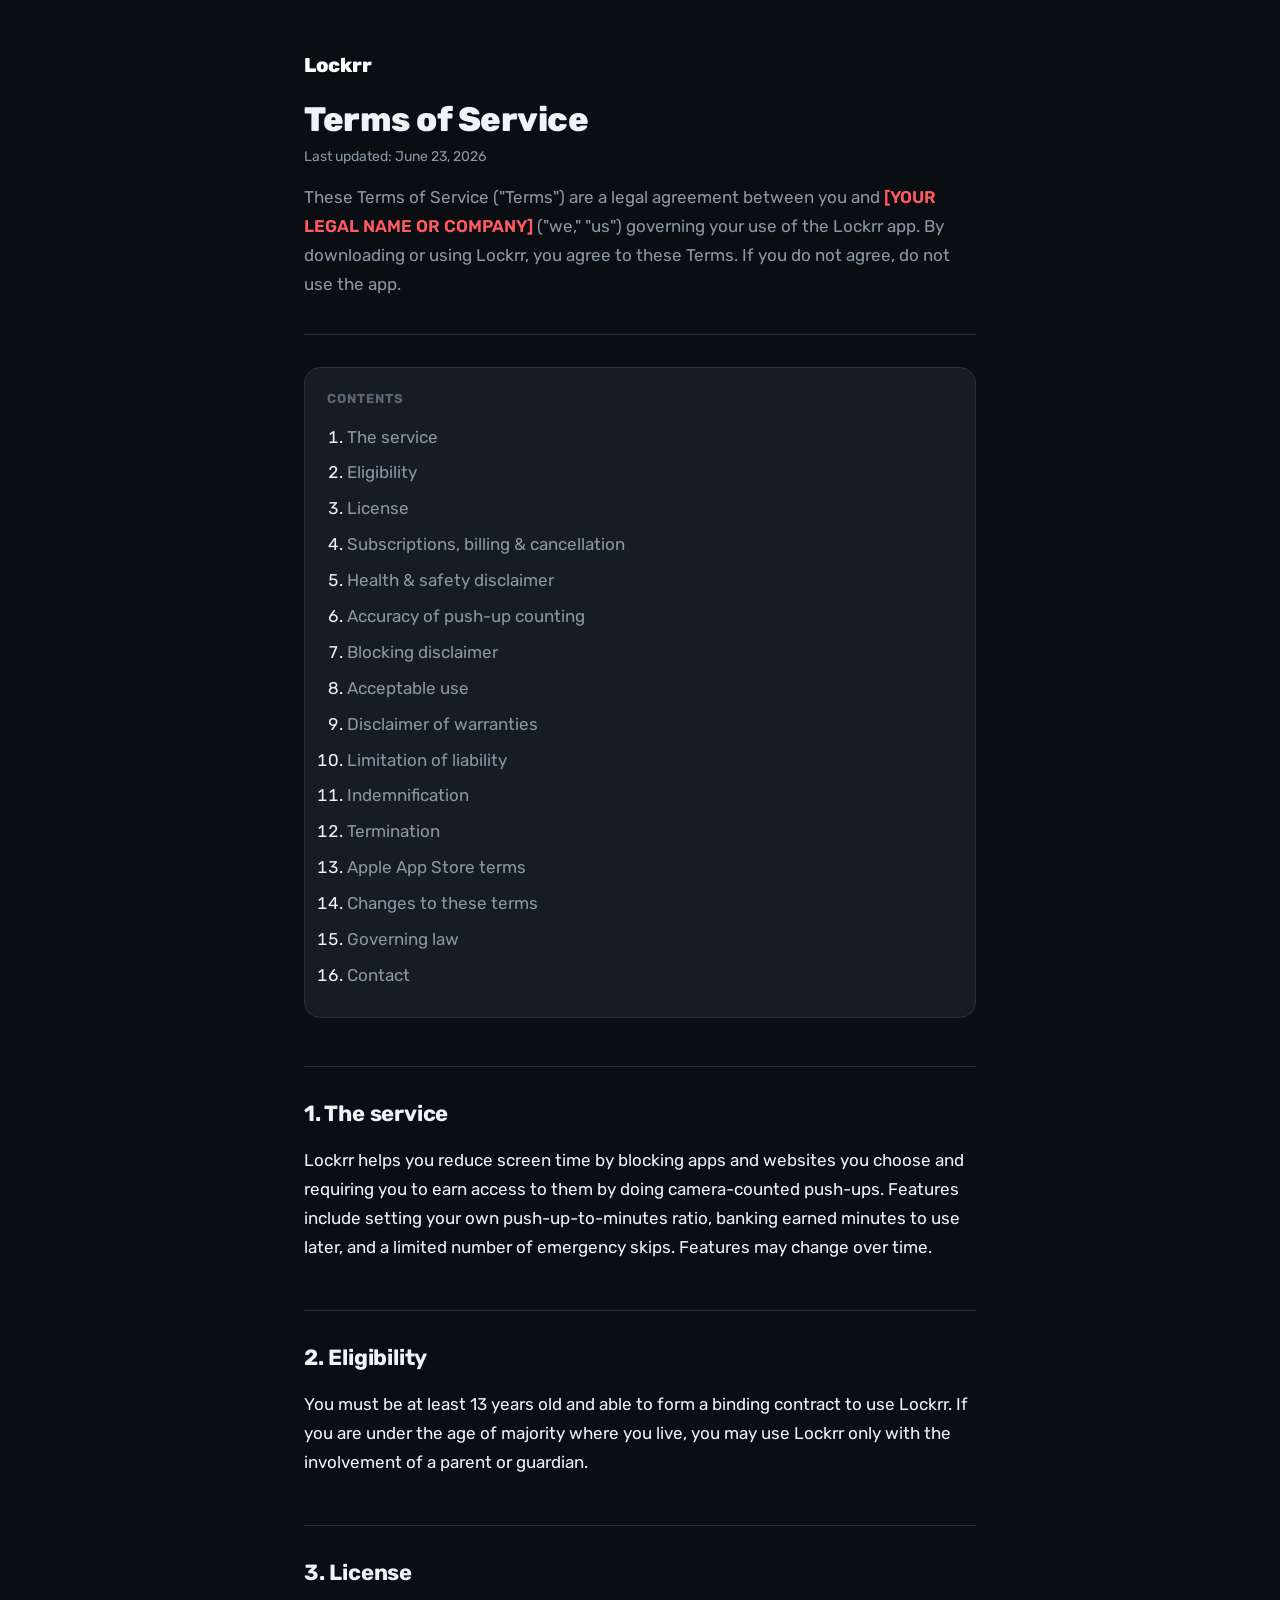
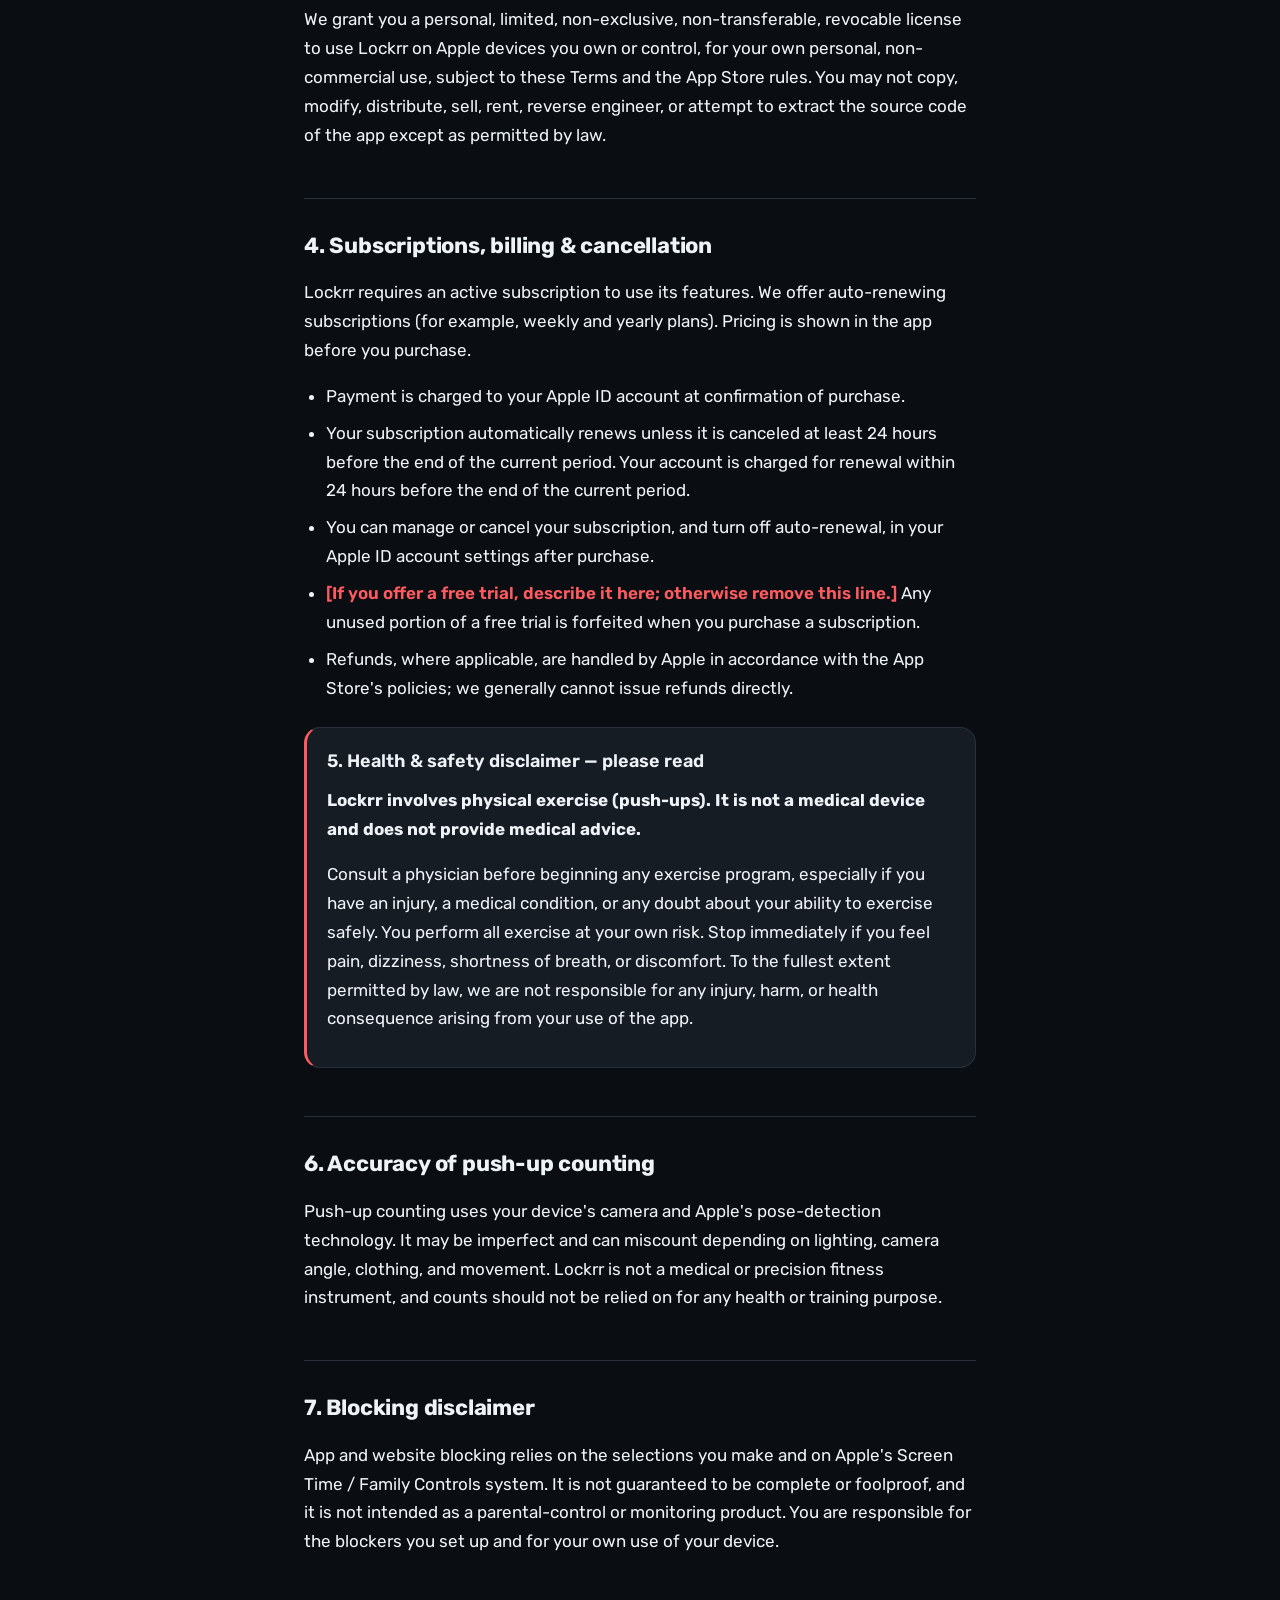
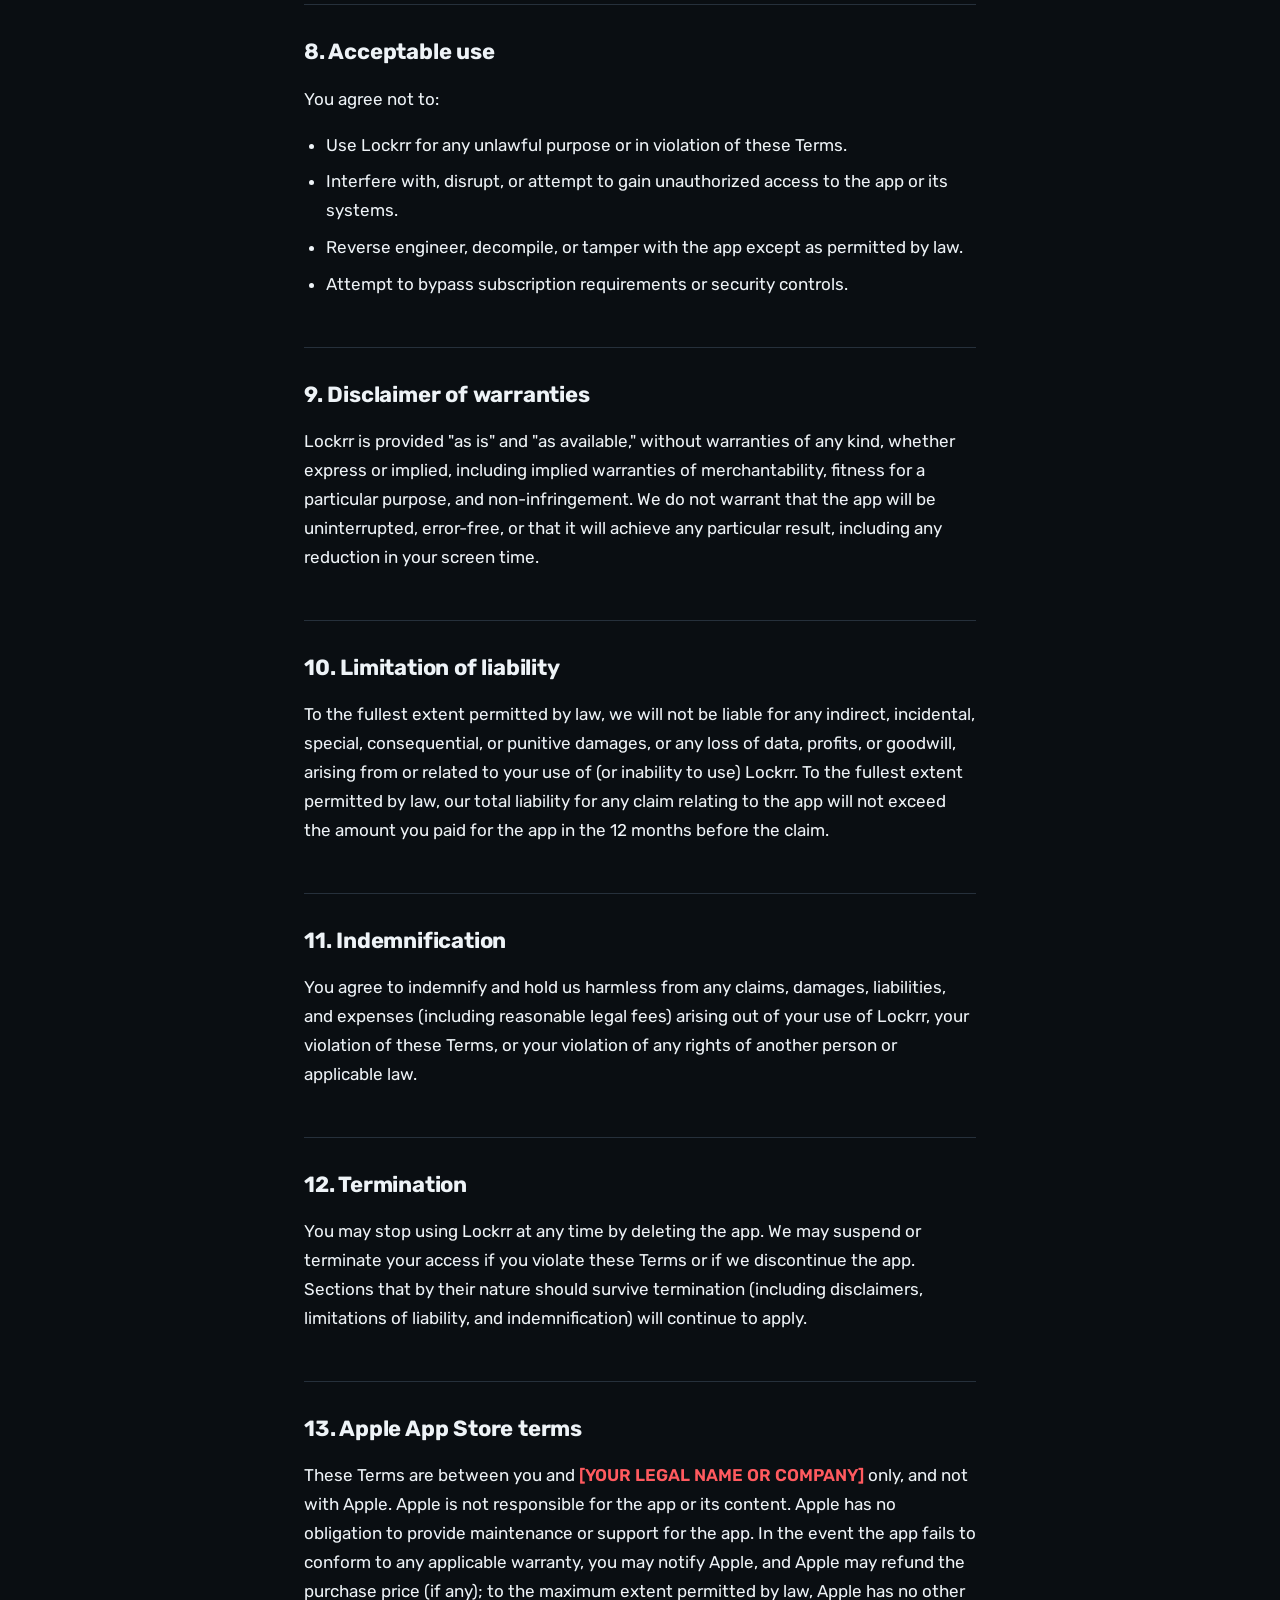
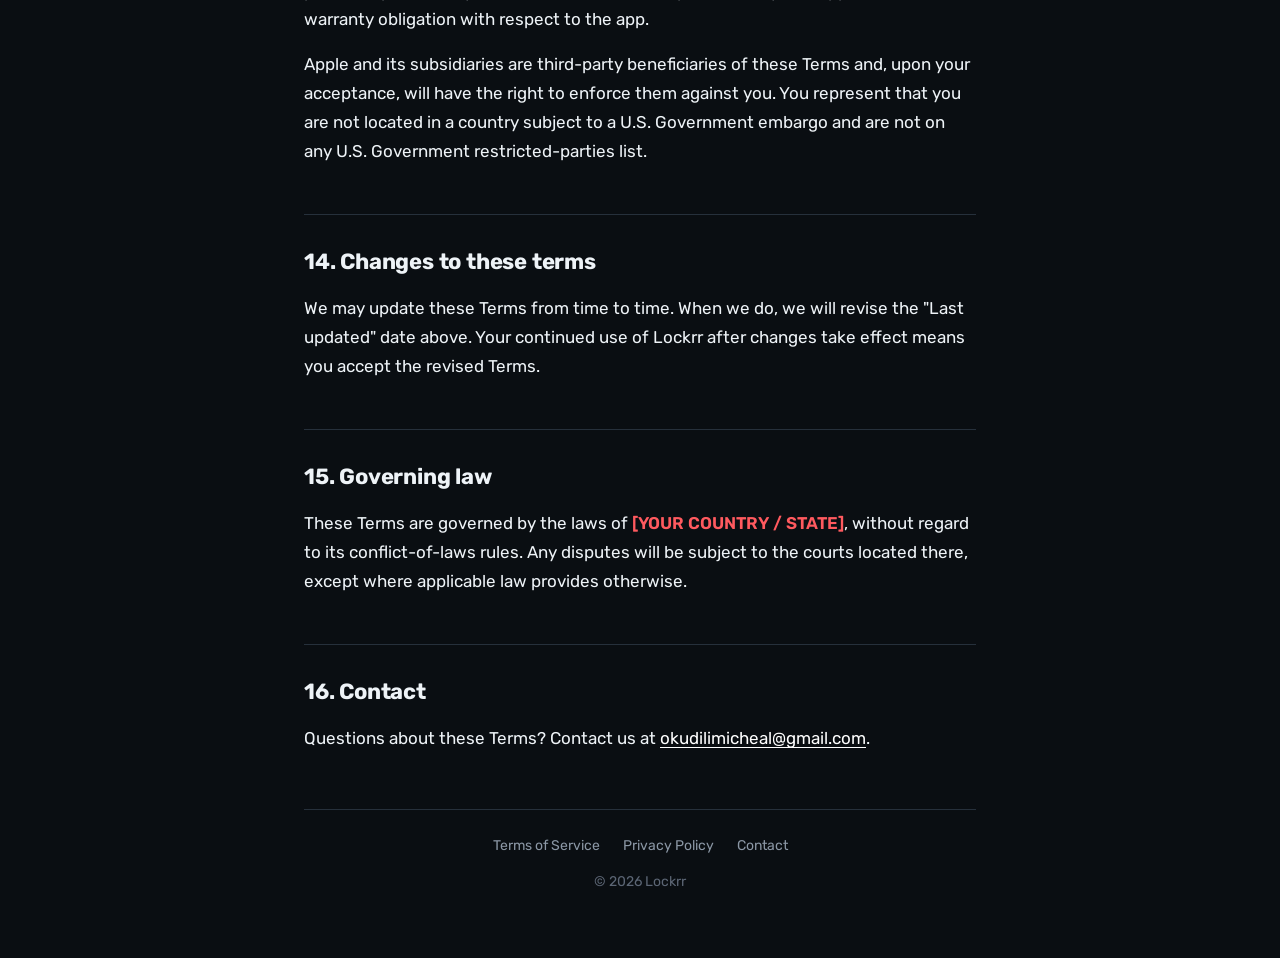
==== terms.html @ fe95b7eb "Add files via upload" ====
<!doctype html>
<html lang="en">
  <head>
    <meta charset="utf-8" />
    <meta name="viewport" content="width=device-width, initial-scale=1" />
    <title>Terms of Service · Lockrr</title>
    <meta
      name="description"
      content="Lockrr's Terms of Service and End User License Agreement, including subscription terms and an important health & safety disclaimer." />
    <link rel="preconnect" href="https://fonts.googleapis.com" />
    <link rel="preconnect" href="https://fonts.gstatic.com" crossorigin />
    <link
      href="https://fonts.googleapis.com/css2?family=Rubik:wght@400;500;600;700;800&display=swap"
      rel="stylesheet" />
    <link rel="stylesheet" href="styles.css" />
  </head>
  <body>
    <div class="wrap">
      <header class="site-header">
        <a class="wordmark" href="https://lockrr.app">Lockrr</a>
        <h1 class="page-title">Terms of Service</h1>
        <p class="updated">Last updated: June 23, 2026</p>
        <p class="lead">
          These Terms of Service ("Terms") are a legal agreement between you and
          <span class="placeholder">[YOUR LEGAL NAME OR COMPANY]</span> ("we,"
          "us") governing your use of the Lockrr app. By downloading or using
          Lockrr, you agree to these Terms. If you do not agree, do not use the
          app.
        </p>
      </header>

      <nav class="toc" aria-label="Table of contents">
        <h2>Contents</h2>
        <ol>
          <li><a href="#service">The service</a></li>
          <li><a href="#eligibility">Eligibility</a></li>
          <li><a href="#license">License</a></li>
          <li><a href="#subscriptions">Subscriptions, billing &amp; cancellation</a></li>
          <li><a href="#health">Health &amp; safety disclaimer</a></li>
          <li><a href="#accuracy">Accuracy of push-up counting</a></li>
          <li><a href="#blocking">Blocking disclaimer</a></li>
          <li><a href="#use">Acceptable use</a></li>
          <li><a href="#warranties">Disclaimer of warranties</a></li>
          <li><a href="#liability">Limitation of liability</a></li>
          <li><a href="#indemnification">Indemnification</a></li>
          <li><a href="#termination">Termination</a></li>
          <li><a href="#apple">Apple App Store terms</a></li>
          <li><a href="#changes">Changes to these terms</a></li>
          <li><a href="#law">Governing law</a></li>
          <li><a href="#contact">Contact</a></li>
        </ol>
      </nav>

      <main>
        <section>
          <h2 id="service">1. The service</h2>
          <p>
            Lockrr helps you reduce screen time by blocking apps and websites you
            choose and requiring you to earn access to them by doing
            camera-counted push-ups. Features include setting your own
            push-up-to-minutes ratio, banking earned minutes to use later, and a
            limited number of emergency skips. Features may change over time.
          </p>
        </section>

        <section>
          <h2 id="eligibility">2. Eligibility</h2>
          <p>
            You must be at least 13 years old and able to form a binding contract
            to use Lockrr. If you are under the age of majority where you live,
            you may use Lockrr only with the involvement of a parent or guardian.
          </p>
        </section>

        <section>
          <h2 id="license">3. License</h2>
          <p>
            We grant you a personal, limited, non-exclusive, non-transferable,
            revocable license to use Lockrr on Apple devices you own or control,
            for your own personal, non-commercial use, subject to these Terms and
            the App Store rules. You may not copy, modify, distribute, sell,
            rent, reverse engineer, or attempt to extract the source code of the
            app except as permitted by law.
          </p>
        </section>

        <section>
          <h2 id="subscriptions">4. Subscriptions, billing &amp; cancellation</h2>
          <p>
            Lockrr requires an active subscription to use its features. We offer
            auto-renewing subscriptions (for example, weekly and yearly plans).
            Pricing is shown in the app before you purchase.
          </p>
          <ul>
            <li>
              Payment is charged to your Apple ID account at confirmation of
              purchase.
            </li>
            <li>
              Your subscription automatically renews unless it is canceled at
              least 24 hours before the end of the current period. Your account
              is charged for renewal within 24 hours before the end of the
              current period.
            </li>
            <li>
              You can manage or cancel your subscription, and turn off
              auto-renewal, in your Apple ID account settings after purchase.
            </li>
            <li>
              <span class="placeholder">[If you offer a free trial, describe it here; otherwise remove this line.]</span>
              Any unused portion of a free trial is forfeited when you purchase a
              subscription.
            </li>
            <li>
              Refunds, where applicable, are handled by Apple in accordance with
              the App Store's policies; we generally cannot issue refunds
              directly.
            </li>
          </ul>
        </section>

        <section>
          <div class="callout">
            <h3 id="health">5. Health &amp; safety disclaimer — please read</h3>
            <p>
              <strong>
                Lockrr involves physical exercise (push-ups). It is not a medical
                device and does not provide medical advice.
              </strong>
            </p>
            <p>
              Consult a physician before beginning any exercise program,
              especially if you have an injury, a medical condition, or any doubt
              about your ability to exercise safely. You perform all exercise at
              your own risk. Stop immediately if you feel pain, dizziness,
              shortness of breath, or discomfort. To the fullest extent permitted
              by law, we are not responsible for any injury, harm, or health
              consequence arising from your use of the app.
            </p>
          </div>
        </section>

        <section>
          <h2 id="accuracy">6. Accuracy of push-up counting</h2>
          <p>
            Push-up counting uses your device's camera and Apple's pose-detection
            technology. It may be imperfect and can miscount depending on
            lighting, camera angle, clothing, and movement. Lockrr is not a
            medical or precision fitness instrument, and counts should not be
            relied on for any health or training purpose.
          </p>
        </section>

        <section>
          <h2 id="blocking">7. Blocking disclaimer</h2>
          <p>
            App and website blocking relies on the selections you make and on
            Apple's Screen Time / Family Controls system. It is not guaranteed to
            be complete or foolproof, and it is not intended as a parental-control
            or monitoring product. You are responsible for the blockers you set
            up and for your own use of your device.
          </p>
        </section>

        <section>
          <h2 id="use">8. Acceptable use</h2>
          <p>You agree not to:</p>
          <ul>
            <li>Use Lockrr for any unlawful purpose or in violation of these Terms.</li>
            <li>
              Interfere with, disrupt, or attempt to gain unauthorized access to
              the app or its systems.
            </li>
            <li>
              Reverse engineer, decompile, or tamper with the app except as
              permitted by law.
            </li>
            <li>Attempt to bypass subscription requirements or security controls.</li>
          </ul>
        </section>

        <section>
          <h2 id="warranties">9. Disclaimer of warranties</h2>
          <p>
            Lockrr is provided "as is" and "as available," without warranties of
            any kind, whether express or implied, including implied warranties of
            merchantability, fitness for a particular purpose, and
            non-infringement. We do not warrant that the app will be
            uninterrupted, error-free, or that it will achieve any particular
            result, including any reduction in your screen time.
          </p>
        </section>

        <section>
          <h2 id="liability">10. Limitation of liability</h2>
          <p>
            To the fullest extent permitted by law, we will not be liable for any
            indirect, incidental, special, consequential, or punitive damages, or
            any loss of data, profits, or goodwill, arising from or related to
            your use of (or inability to use) Lockrr. To the fullest extent
            permitted by law, our total liability for any claim relating to the
            app will not exceed the amount you paid for the app in the 12 months
            before the claim.
          </p>
        </section>

        <section>
          <h2 id="indemnification">11. Indemnification</h2>
          <p>
            You agree to indemnify and hold us harmless from any claims, damages,
            liabilities, and expenses (including reasonable legal fees) arising
            out of your use of Lockrr, your violation of these Terms, or your
            violation of any rights of another person or applicable law.
          </p>
        </section>

        <section>
          <h2 id="termination">12. Termination</h2>
          <p>
            You may stop using Lockrr at any time by deleting the app. We may
            suspend or terminate your access if you violate these Terms or if we
            discontinue the app. Sections that by their nature should survive
            termination (including disclaimers, limitations of liability, and
            indemnification) will continue to apply.
          </p>
        </section>

        <section>
          <h2 id="apple">13. Apple App Store terms</h2>
          <p>
            These Terms are between you and
            <span class="placeholder">[YOUR LEGAL NAME OR COMPANY]</span> only,
            and not with Apple. Apple is not responsible for the app or its
            content. Apple has no obligation to provide maintenance or support for
            the app. In the event the app fails to conform to any applicable
            warranty, you may notify Apple, and Apple may refund the purchase
            price (if any); to the maximum extent permitted by law, Apple has no
            other warranty obligation with respect to the app.
          </p>
          <p>
            Apple and its subsidiaries are third-party beneficiaries of these
            Terms and, upon your acceptance, will have the right to enforce them
            against you. You represent that you are not located in a country
            subject to a U.S. Government embargo and are not on any U.S.
            Government restricted-parties list.
          </p>
        </section>

        <section>
          <h2 id="changes">14. Changes to these terms</h2>
          <p>
            We may update these Terms from time to time. When we do, we will
            revise the "Last updated" date above. Your continued use of Lockrr
            after changes take effect means you accept the revised Terms.
          </p>
        </section>

        <section>
          <h2 id="law">15. Governing law</h2>
          <p>
            These Terms are governed by the laws of
            <span class="placeholder">[YOUR COUNTRY / STATE]</span>, without
            regard to its conflict-of-laws rules. Any disputes will be subject to
            the courts located there, except where applicable law provides
            otherwise.
          </p>
        </section>

        <section>
          <h2 id="contact">16. Contact</h2>
          <p>
            Questions about these Terms? Contact us at
            <a href="mailto:okudilimicheal@gmail.com">okudilimicheal@gmail.com</a>.
          </p>
        </section>
      </main>

      <footer class="site-footer">
        <nav>
          <a href="terms.html">Terms of Service</a>
          <a href="privacy.html">Privacy Policy</a>
          <a href="mailto:okudilimicheal@gmail.com">Contact</a>
        </nav>
        <p class="copy">© 2026 Lockrr</p>
      </footer>
    </div>
  </body>
</html>
---- styles.css ----
/* Lockrr legal pages — dark, monochrome, white accent, Rubik. Shared by
   terms.html and privacy.html. */
:root {
  --bg: #0a0e12;
  --surface: #151c24;
  --surface-alt: #1b232d;
  --border: #26303b;
  --text: #eef3f7;
  --text-secondary: #8b97a5;
  --text-muted: #5c6675;
  --accent: #ffffff;
  --danger: #ff5a5f;
  --radius: 16px;
  --maxw: 720px;
}

* {
  box-sizing: border-box;
}

html {
  scroll-behavior: smooth;
  scroll-padding-top: 24px;
  -webkit-text-size-adjust: 100%;
}

body {
  margin: 0;
  background: var(--bg);
  color: var(--text);
  font-family: "Rubik", system-ui, -apple-system, "Segoe UI", sans-serif;
  font-size: 1.0625rem; /* 17px */
  line-height: 1.7;
  font-weight: 400;
}

.wrap {
  max-width: var(--maxw);
  margin: 0 auto;
  padding: 48px 24px;
}

/* Header */
.site-header {
  border-bottom: 1px solid var(--border);
  padding-bottom: 20px;
  margin-bottom: 8px;
}
.wordmark {
  font-weight: 800;
  font-size: 1.25rem;
  letter-spacing: -0.3px;
  color: var(--accent);
  text-decoration: none;
}
.page-title {
  font-size: 2.125rem;
  font-weight: 800;
  letter-spacing: -0.5px;
  margin: 18px 0 6px;
  line-height: 1.15;
}
.updated {
  color: var(--text-secondary);
  font-size: 0.875rem;
  margin: 0;
}

/* Table of contents */
.toc {
  background: var(--surface);
  border: 1px solid var(--border);
  border-radius: var(--radius);
  padding: 20px 22px;
  margin: 32px 0;
}
.toc h2 {
  font-size: 0.8125rem;
  text-transform: uppercase;
  letter-spacing: 0.08em;
  color: var(--text-muted);
  margin: 0 0 12px;
  padding: 0;
  border: 0;
}
.toc ol {
  margin: 0;
  padding-left: 20px;
}
.toc li {
  margin: 7px 0;
}
.toc a {
  color: var(--text-secondary);
  text-decoration: none;
}
.toc a:hover {
  color: var(--accent);
}

/* Headings & body */
h2 {
  font-size: 1.375rem;
  font-weight: 700;
  letter-spacing: -0.2px;
  margin: 48px 0 14px;
  padding-top: 28px;
  border-top: 1px solid var(--border);
}
h3 {
  font-size: 1.125rem;
  font-weight: 600;
  margin: 28px 0 10px;
}
p {
  margin: 0 0 16px;
}
a {
  color: var(--accent);
  text-decoration: underline;
  text-underline-offset: 3px;
}
a:hover {
  opacity: 0.8;
}
ul,
ol.body {
  padding-left: 22px;
}
li {
  margin: 8px 0;
}
strong {
  font-weight: 700;
}
.lead {
  color: var(--text-secondary);
  margin-top: 14px;
}
.placeholder {
  color: var(--danger);
  font-weight: 600;
}

/* Health / important callout */
.callout {
  background: var(--surface);
  border: 1px solid var(--border);
  border-left: 3px solid var(--danger);
  border-radius: var(--radius);
  padding: 18px 20px;
  margin: 24px 0;
}
.callout h3 {
  margin-top: 0;
}

/* Inline email / code */
code,
.mono {
  background: var(--surface-alt);
  padding: 2px 6px;
  border-radius: 6px;
  font-family: ui-monospace, SFMono-Regular, Menlo, monospace;
  font-size: 0.9em;
}

/* Footer */
.site-footer {
  border-top: 1px solid var(--border);
  margin-top: 56px;
  padding-top: 24px;
  text-align: center;
  color: var(--text-muted);
  font-size: 0.875rem;
}
.site-footer a {
  color: var(--text-secondary);
  text-decoration: none;
  margin: 0 10px;
}
.site-footer a:hover {
  color: var(--accent);
}
.site-footer .copy {
  margin-top: 12px;
}

@media (prefers-reduced-motion: reduce) {
  html {
    scroll-behavior: auto;
  }
}

@media (max-width: 480px) {
  .wrap {
    padding: 32px 20px;
  }
  .page-title {
    font-size: 1.75rem;
  }
}
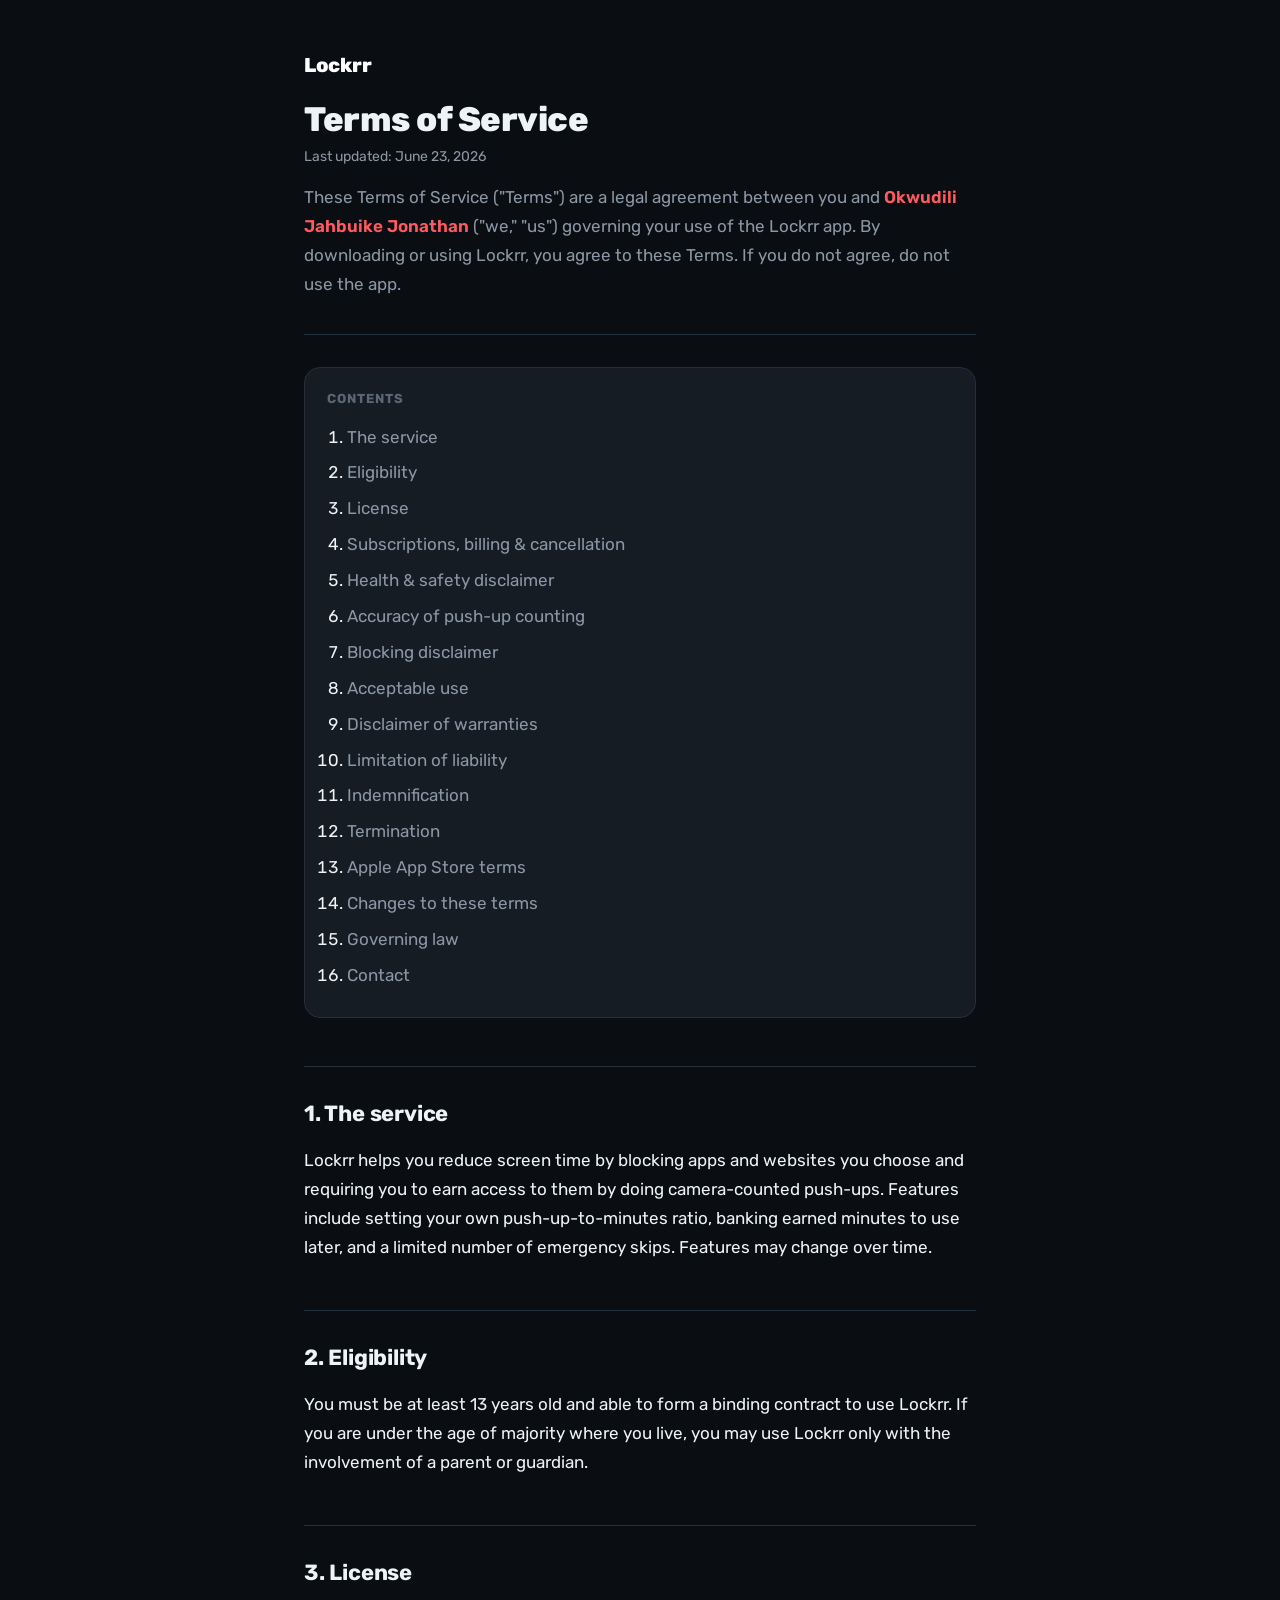
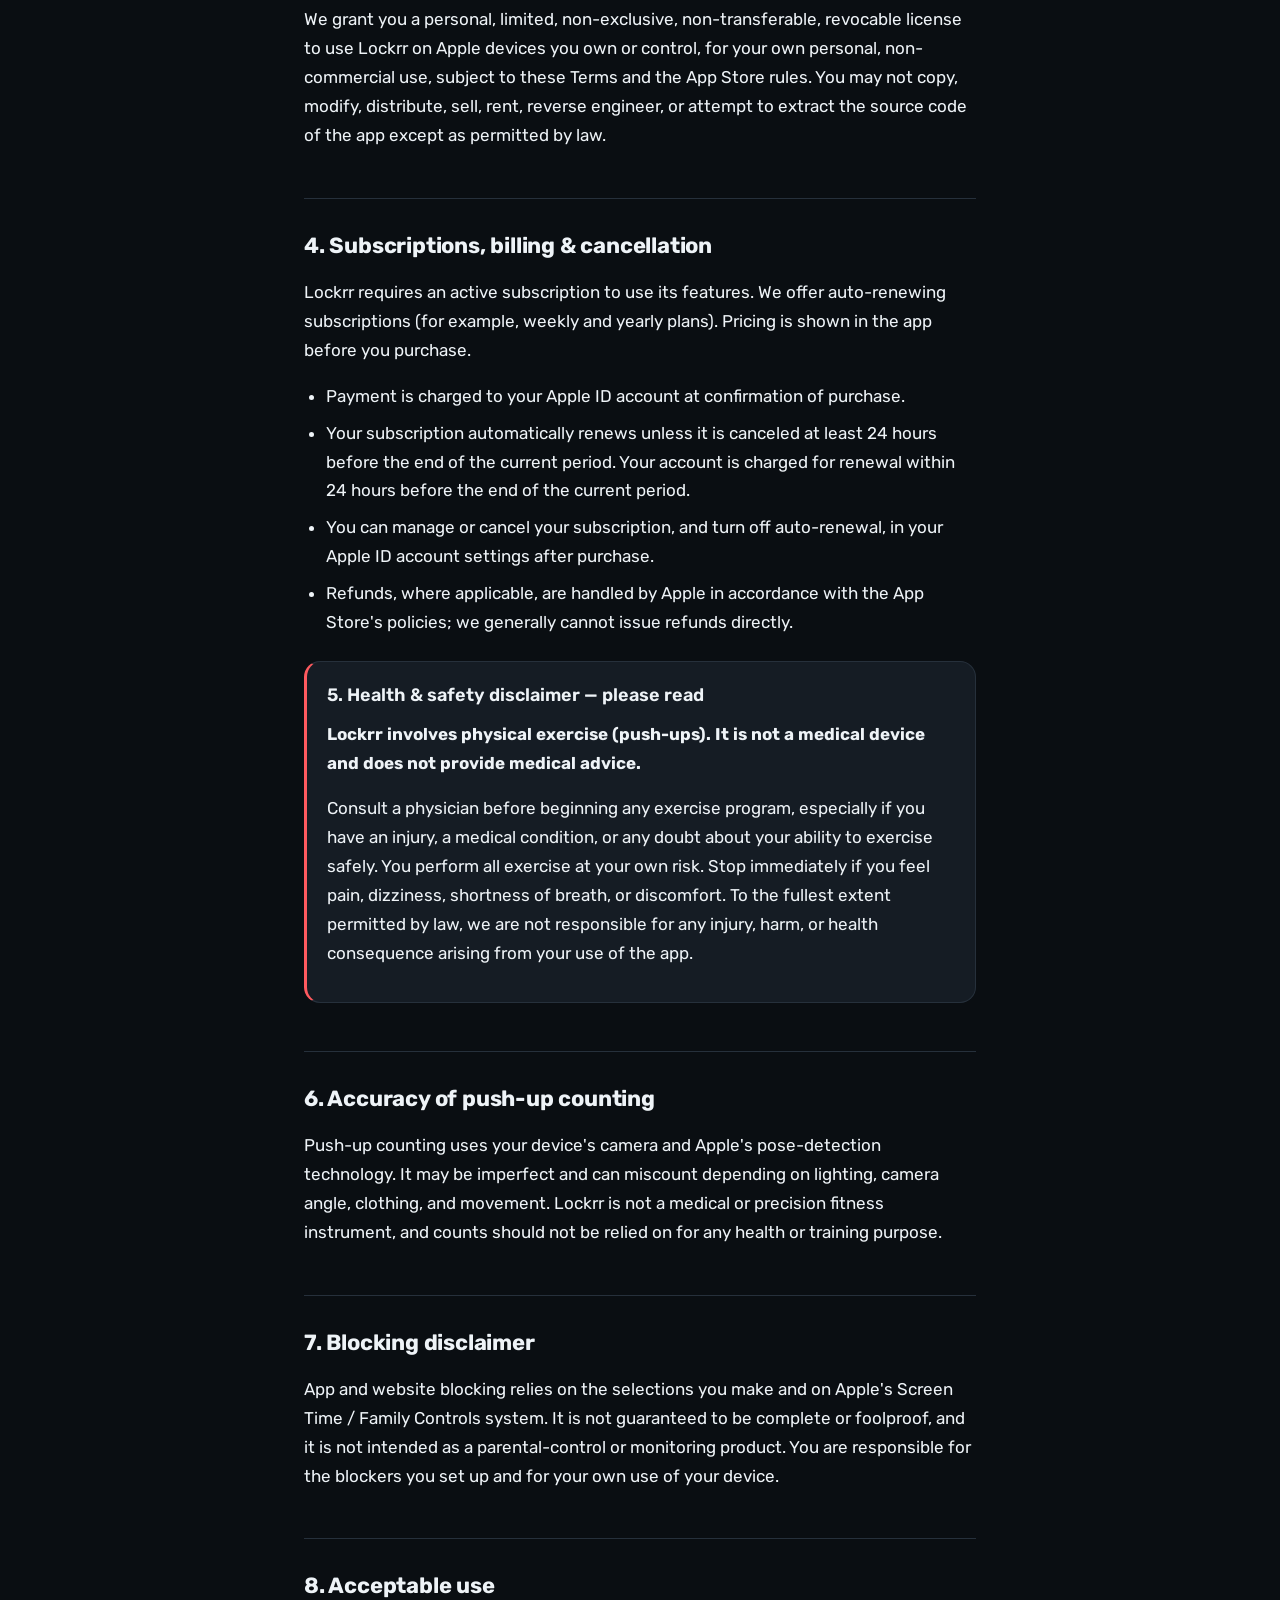
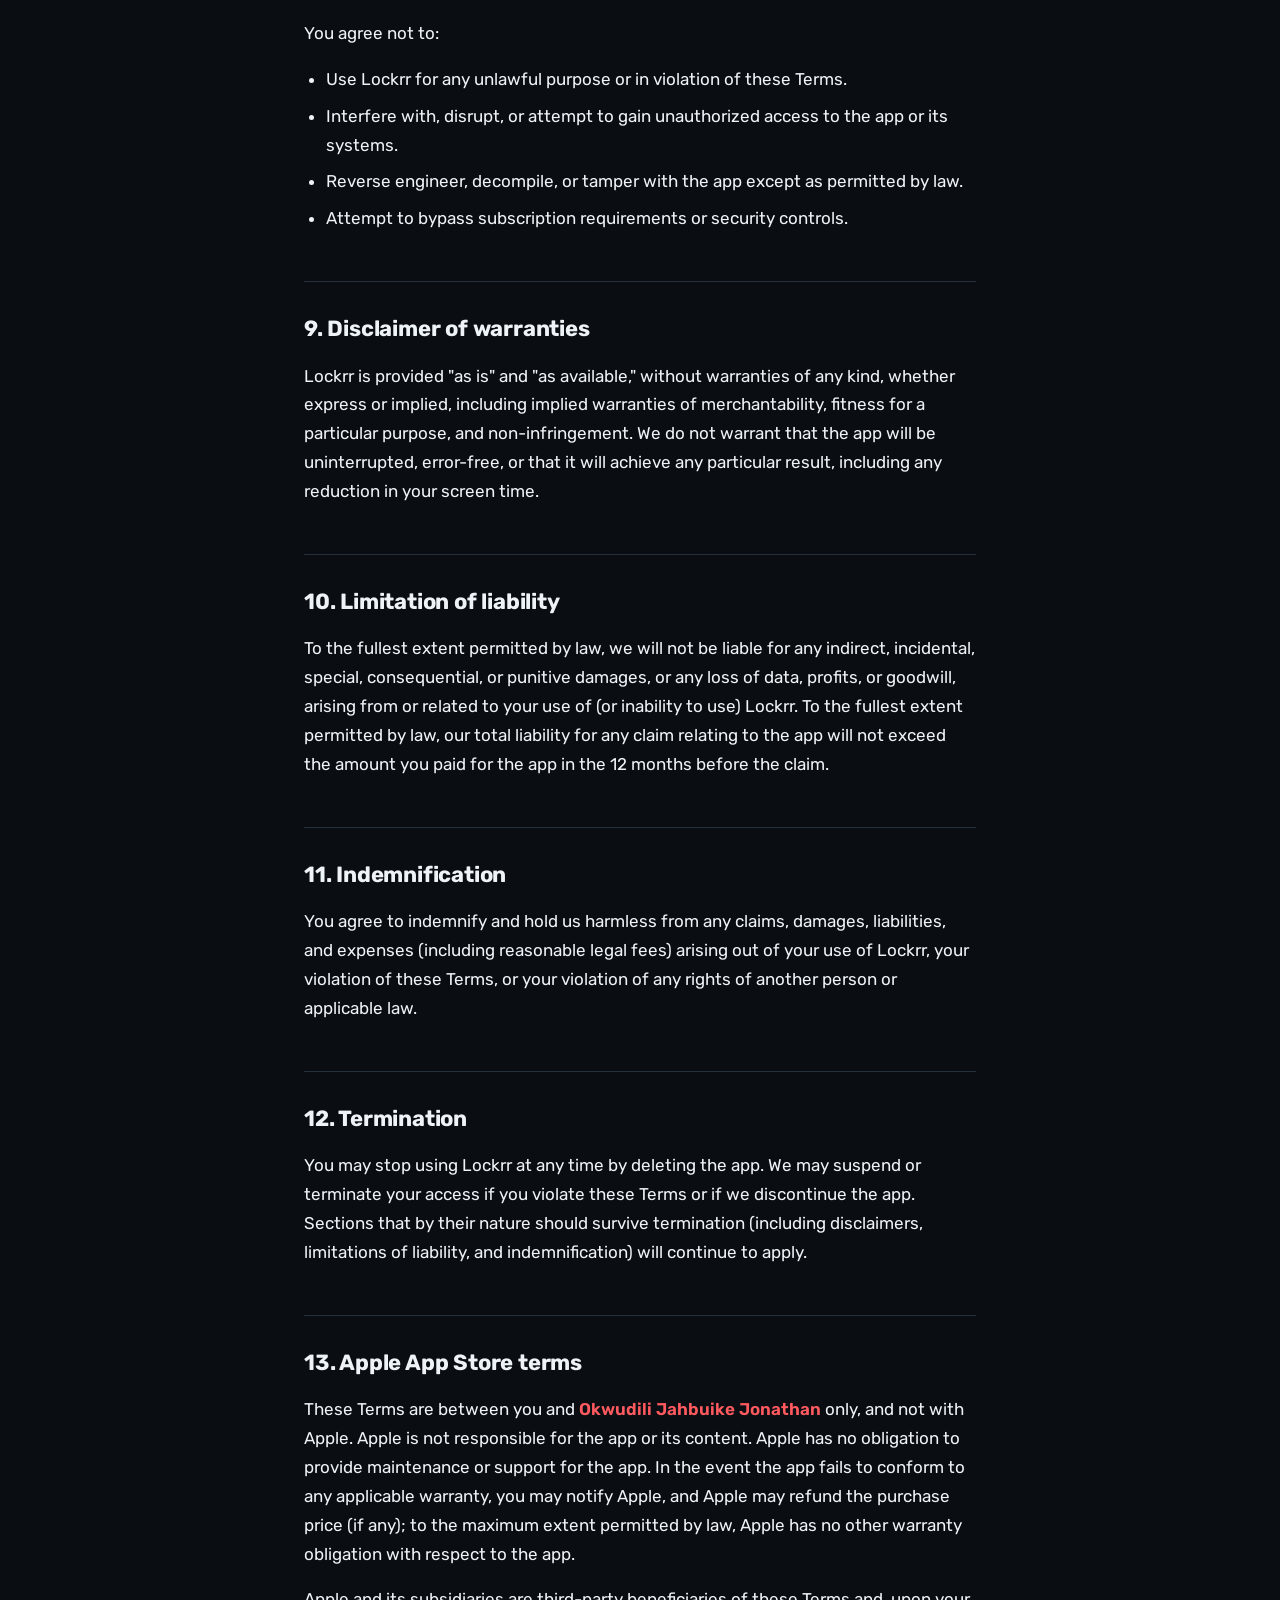
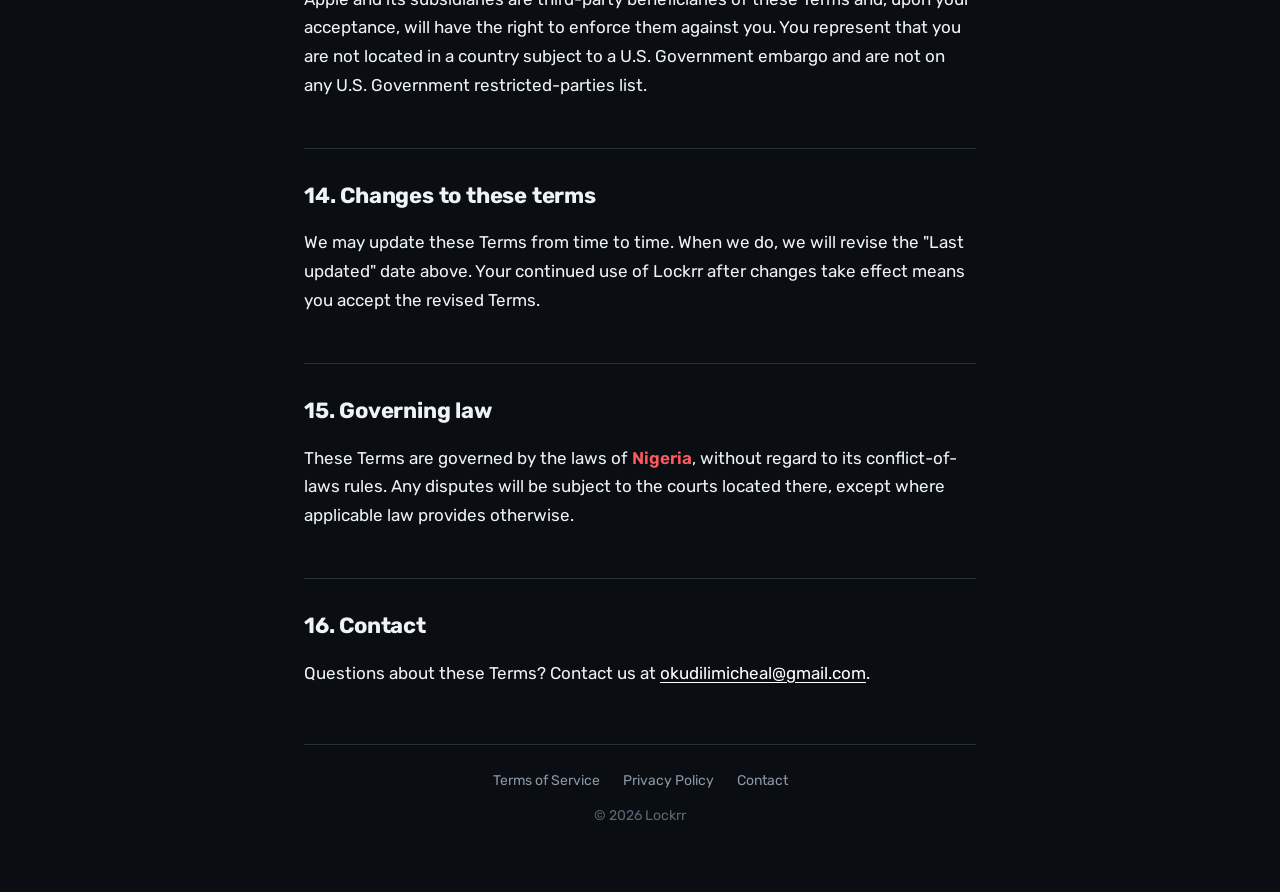
==== commit 508d1dc5: "Update legal name and remove placeholder text" ====
--- a/terms.html
+++ b/terms.html
@@ -22,7 +22,7 @@
         <p class="updated">Last updated: June 23, 2026</p>
         <p class="lead">
           These Terms of Service ("Terms") are a legal agreement between you and
-          <span class="placeholder">[YOUR LEGAL NAME OR COMPANY]</span> ("we,"
+          <span class="placeholder">Okwudili Jahbuike Jonathan</span> ("we,"
           "us") governing your use of the Lockrr app. By downloading or using
           Lockrr, you agree to these Terms. If you do not agree, do not use the
           app.
@@ -107,11 +107,6 @@
               auto-renewal, in your Apple ID account settings after purchase.
             </li>
             <li>
-              <span class="placeholder">[If you offer a free trial, describe it here; otherwise remove this line.]</span>
-              Any unused portion of a free trial is forfeited when you purchase a
-              subscription.
-            </li>
-            <li>
               Refunds, where applicable, are handled by Apple in accordance with
               the App Store's policies; we generally cannot issue refunds
               directly.
@@ -229,7 +224,7 @@
           <h2 id="apple">13. Apple App Store terms</h2>
           <p>
             These Terms are between you and
-            <span class="placeholder">[YOUR LEGAL NAME OR COMPANY]</span> only,
+            <span class="placeholder">Okwudili Jahbuike Jonathan</span> only,
             and not with Apple. Apple is not responsible for the app or its
             content. Apple has no obligation to provide maintenance or support for
             the app. In the event the app fails to conform to any applicable
@@ -259,7 +254,7 @@
           <h2 id="law">15. Governing law</h2>
           <p>
             These Terms are governed by the laws of
-            <span class="placeholder">[YOUR COUNTRY / STATE]</span>, without
+            <span class="placeholder">Nigeria</span>, without
             regard to its conflict-of-laws rules. Any disputes will be subject to
             the courts located there, except where applicable law provides
             otherwise.
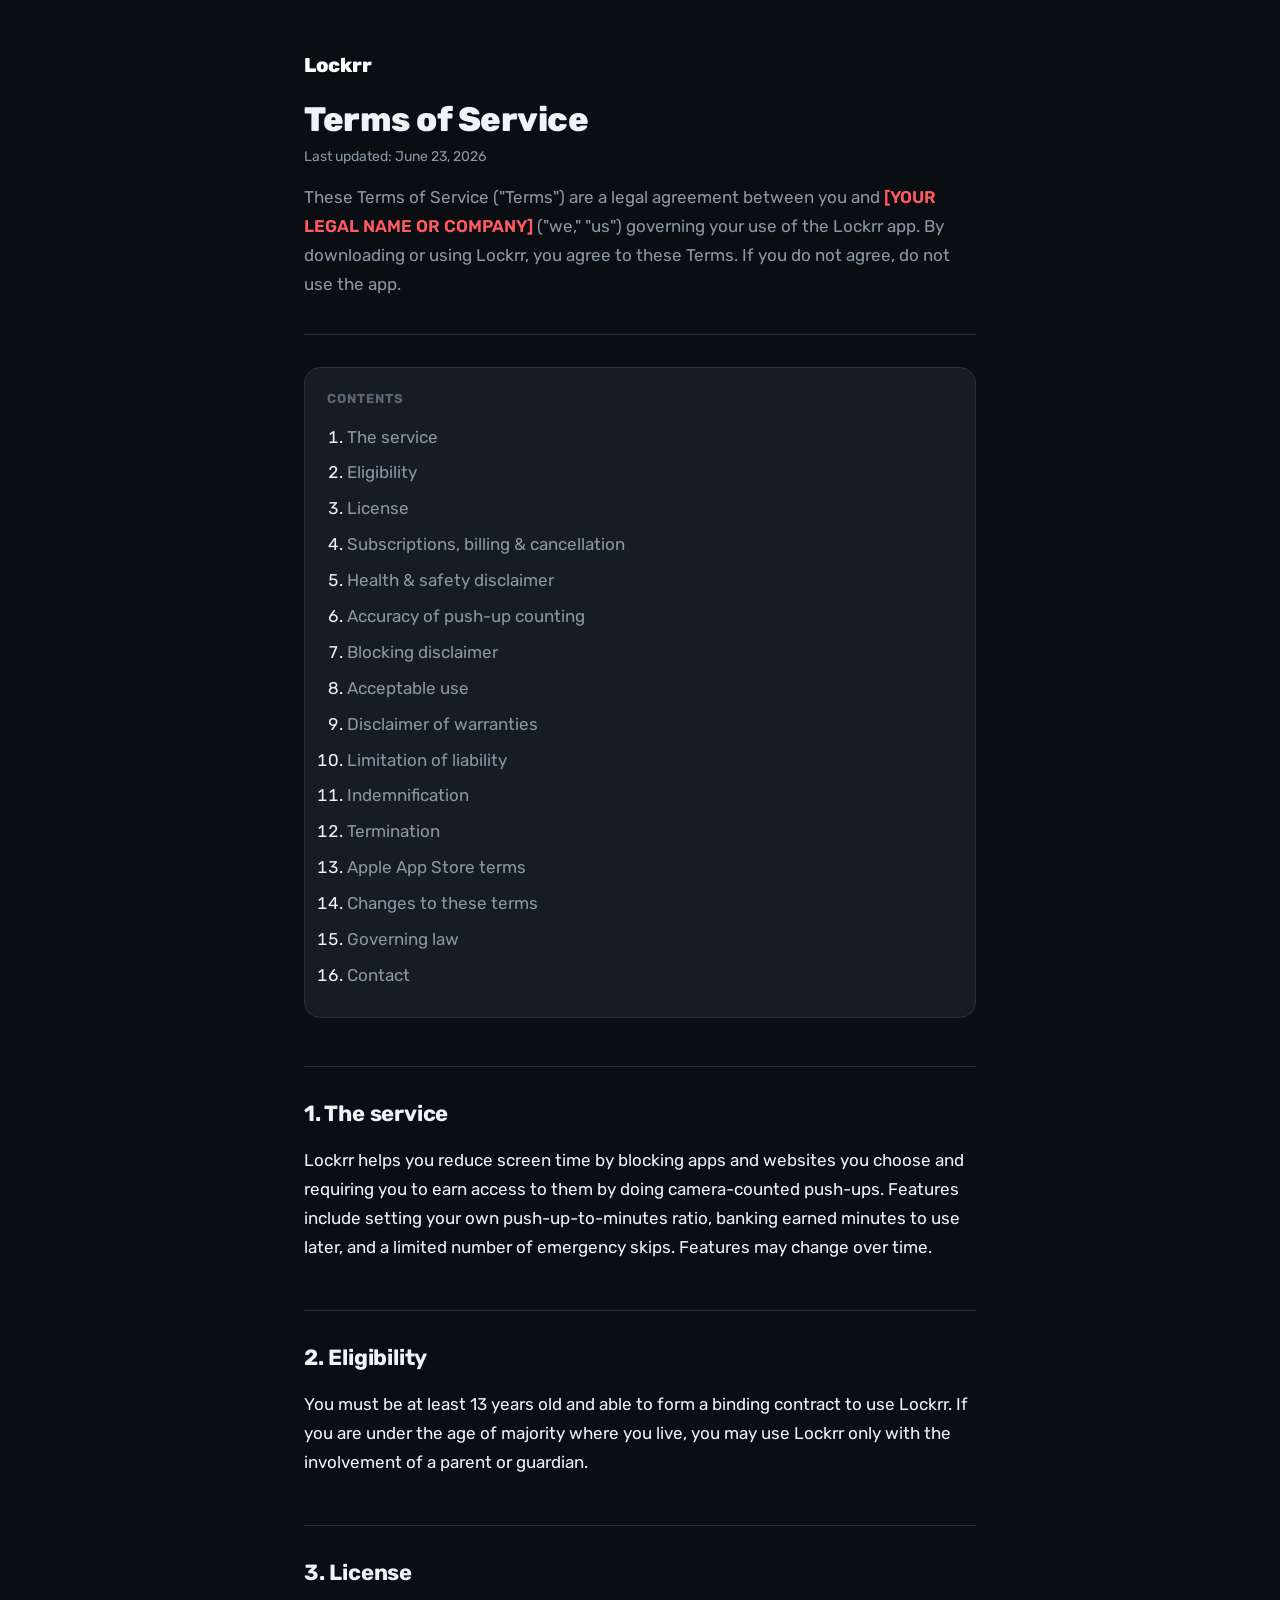
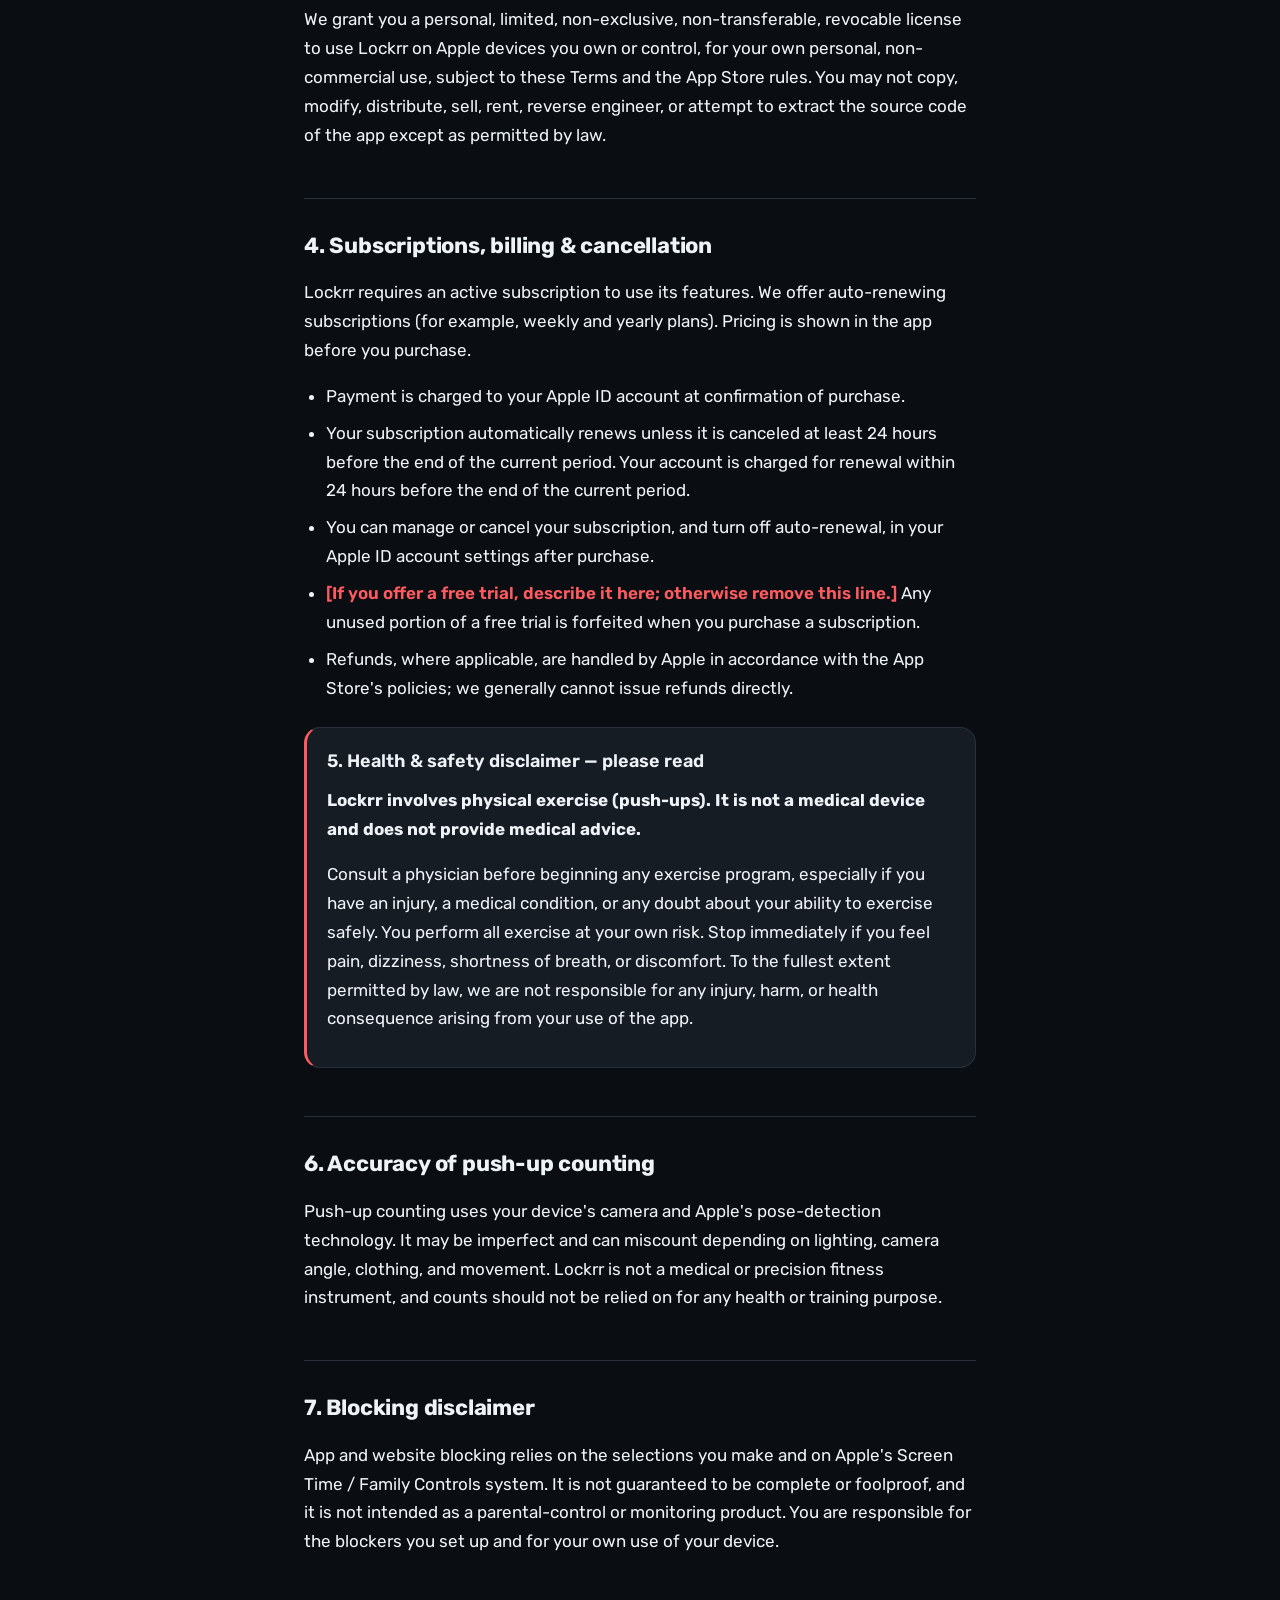
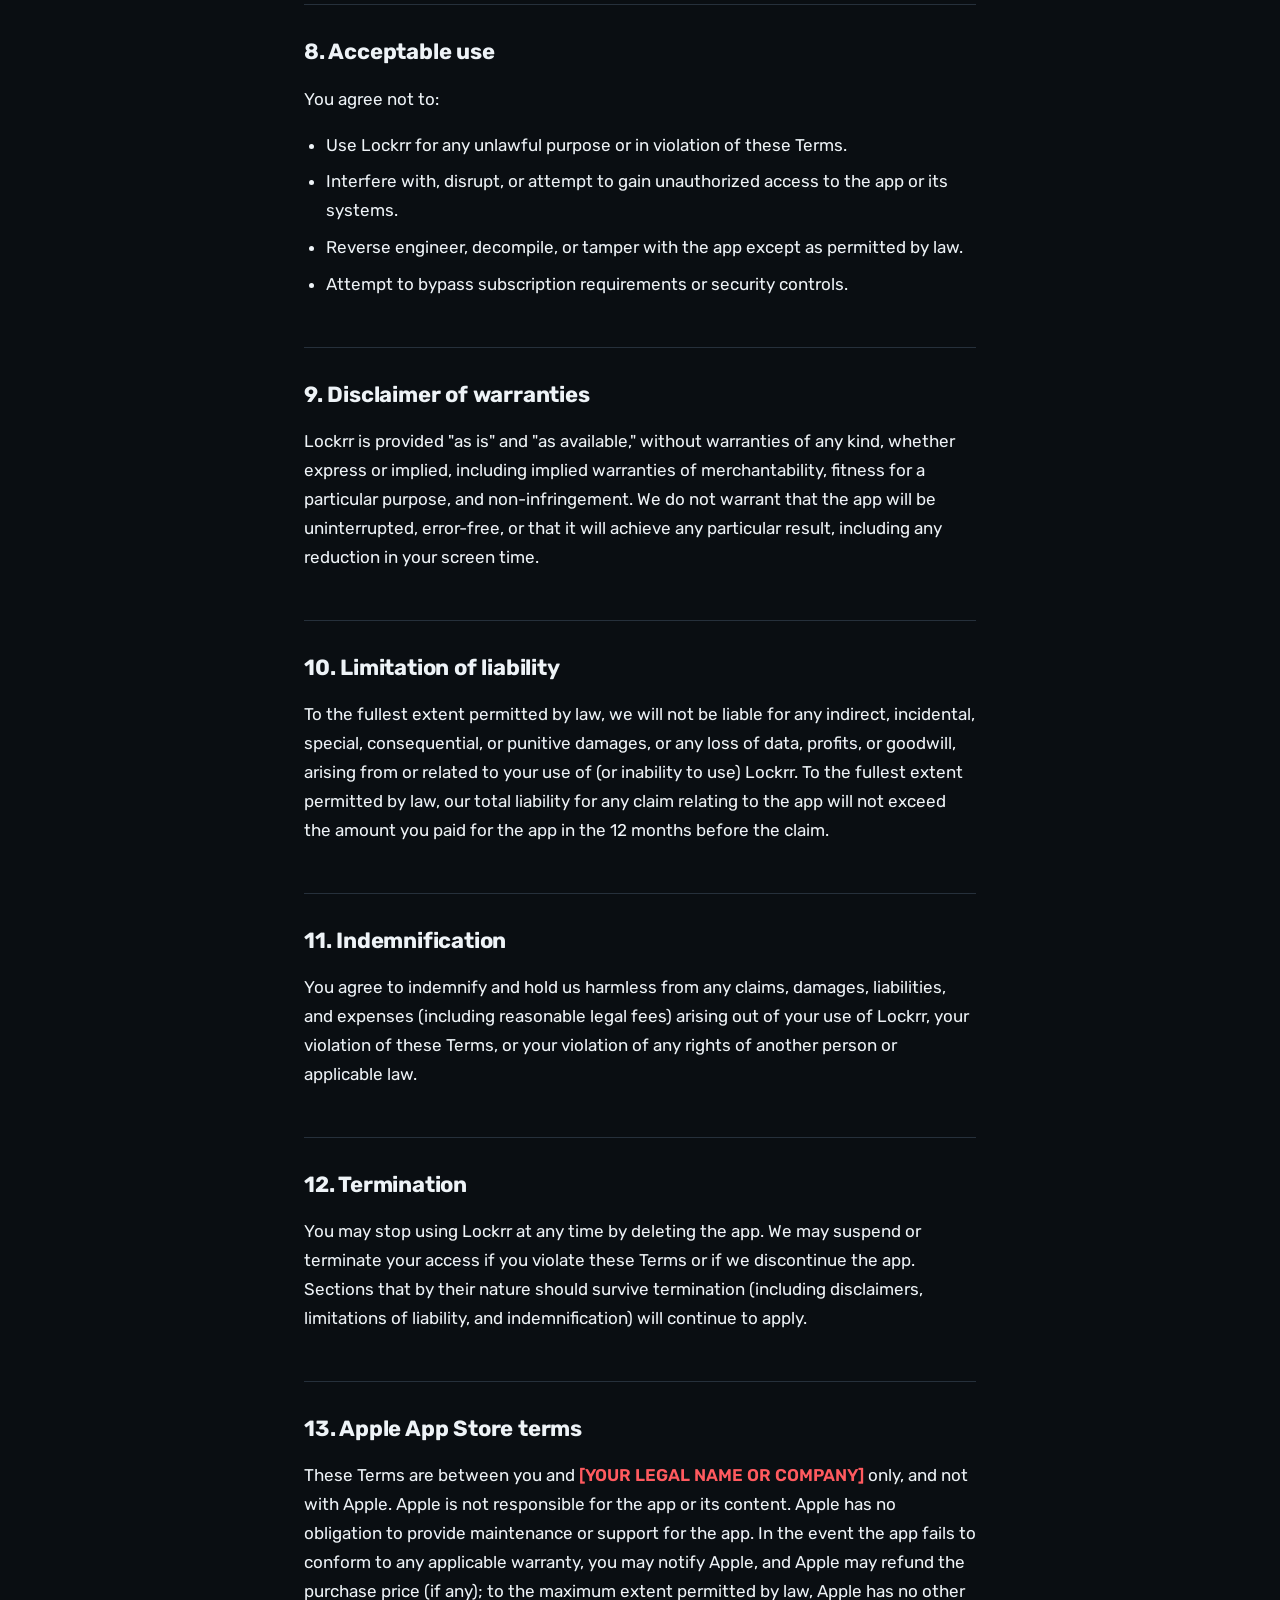
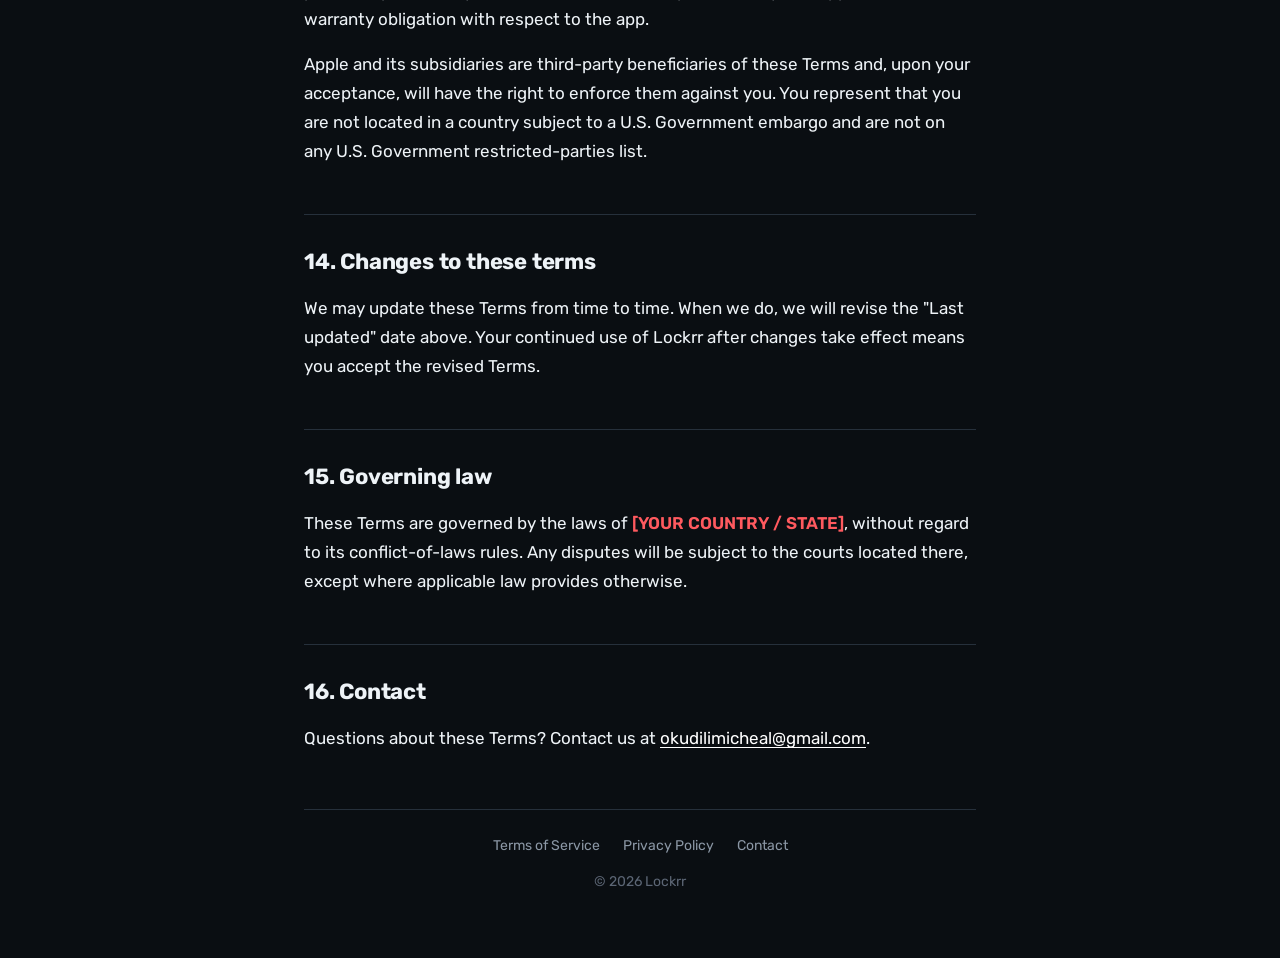
==== commit 9e99d1f4: "Add files via upload" ====
--- a/terms.html
+++ b/terms.html
@@ -22,7 +22,7 @@
         <p class="updated">Last updated: June 23, 2026</p>
         <p class="lead">
           These Terms of Service ("Terms") are a legal agreement between you and
-          <span class="placeholder">Okwudili Jahbuike Jonathan</span> ("we,"
+          <span class="placeholder">[YOUR LEGAL NAME OR COMPANY]</span> ("we,"
           "us") governing your use of the Lockrr app. By downloading or using
           Lockrr, you agree to these Terms. If you do not agree, do not use the
           app.
@@ -107,6 +107,11 @@
               auto-renewal, in your Apple ID account settings after purchase.
             </li>
             <li>
+              <span class="placeholder">[If you offer a free trial, describe it here; otherwise remove this line.]</span>
+              Any unused portion of a free trial is forfeited when you purchase a
+              subscription.
+            </li>
+            <li>
               Refunds, where applicable, are handled by Apple in accordance with
               the App Store's policies; we generally cannot issue refunds
               directly.
@@ -224,7 +229,7 @@
           <h2 id="apple">13. Apple App Store terms</h2>
           <p>
             These Terms are between you and
-            <span class="placeholder">Okwudili Jahbuike Jonathan</span> only,
+            <span class="placeholder">[YOUR LEGAL NAME OR COMPANY]</span> only,
             and not with Apple. Apple is not responsible for the app or its
             content. Apple has no obligation to provide maintenance or support for
             the app. In the event the app fails to conform to any applicable
@@ -254,7 +259,7 @@
           <h2 id="law">15. Governing law</h2>
           <p>
             These Terms are governed by the laws of
-            <span class="placeholder">Nigeria</span>, without
+            <span class="placeholder">[YOUR COUNTRY / STATE]</span>, without
             regard to its conflict-of-laws rules. Any disputes will be subject to
             the courts located there, except where applicable law provides
             otherwise.
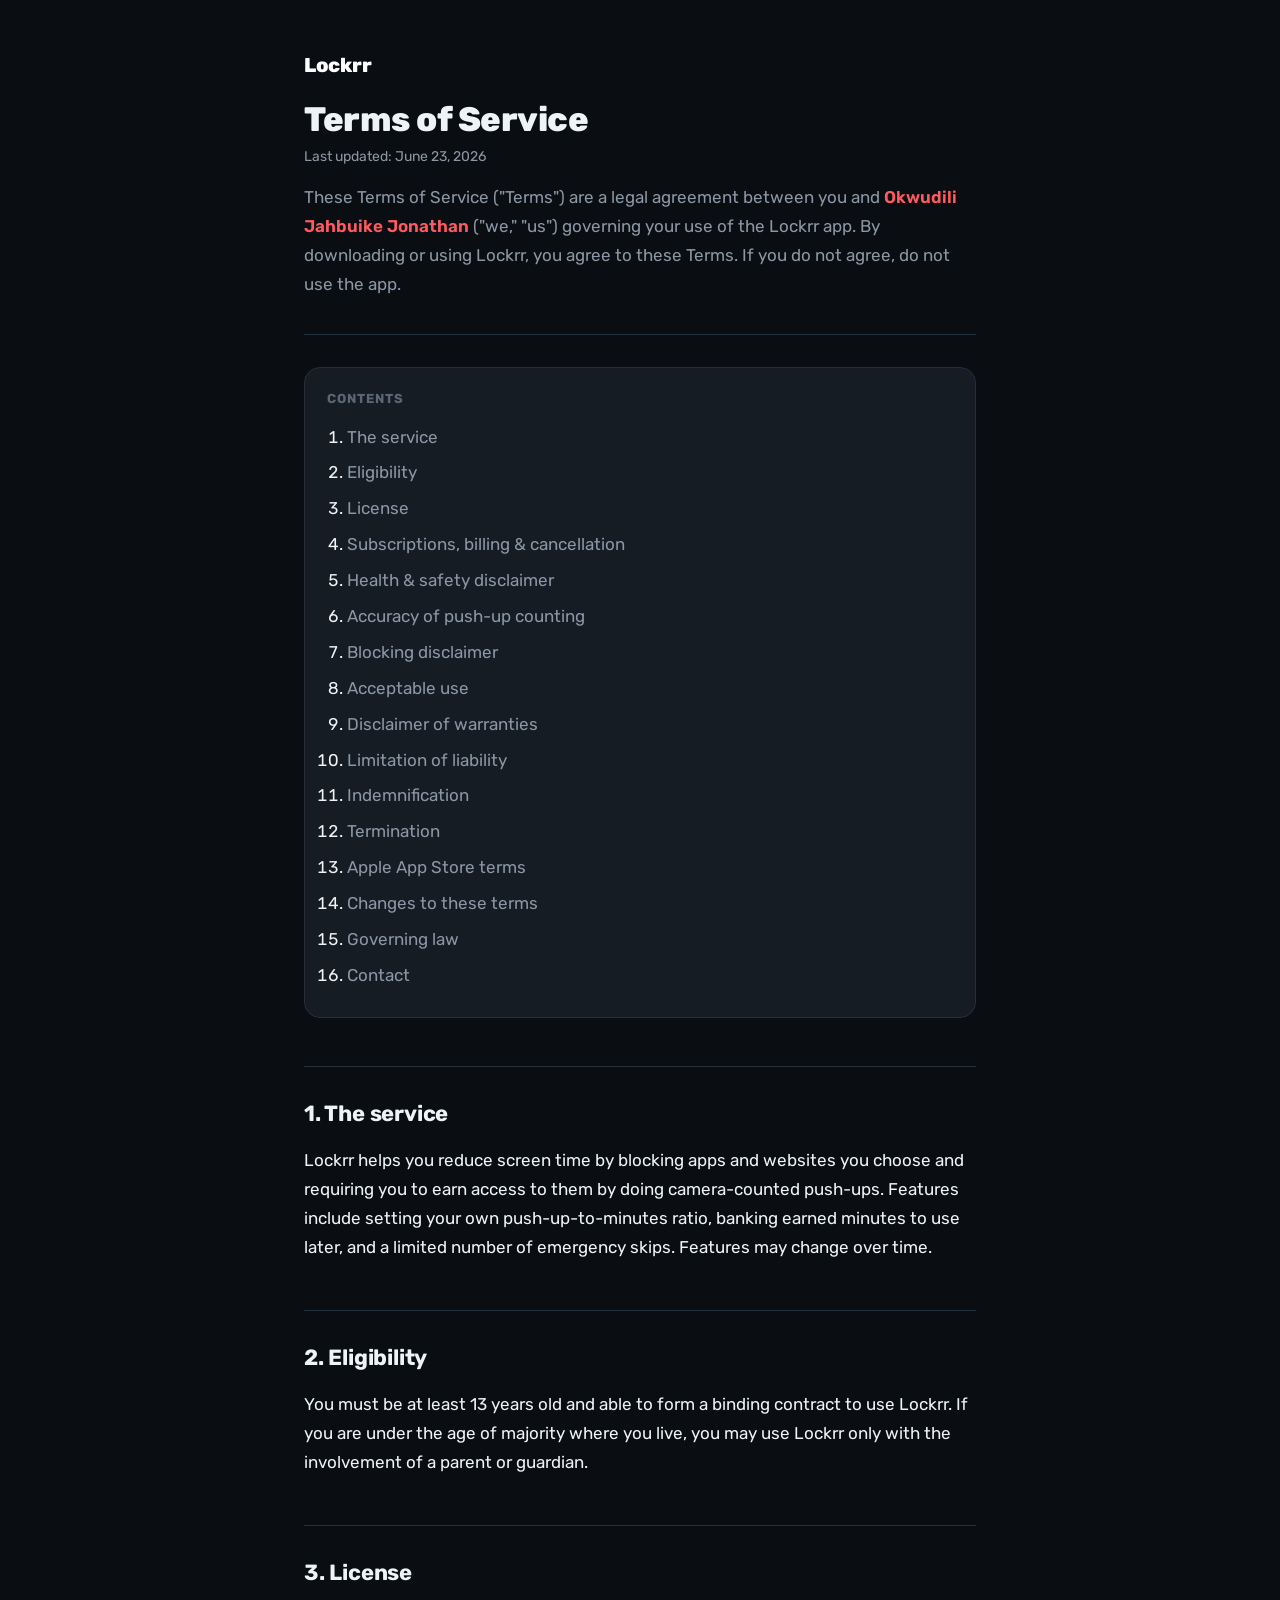
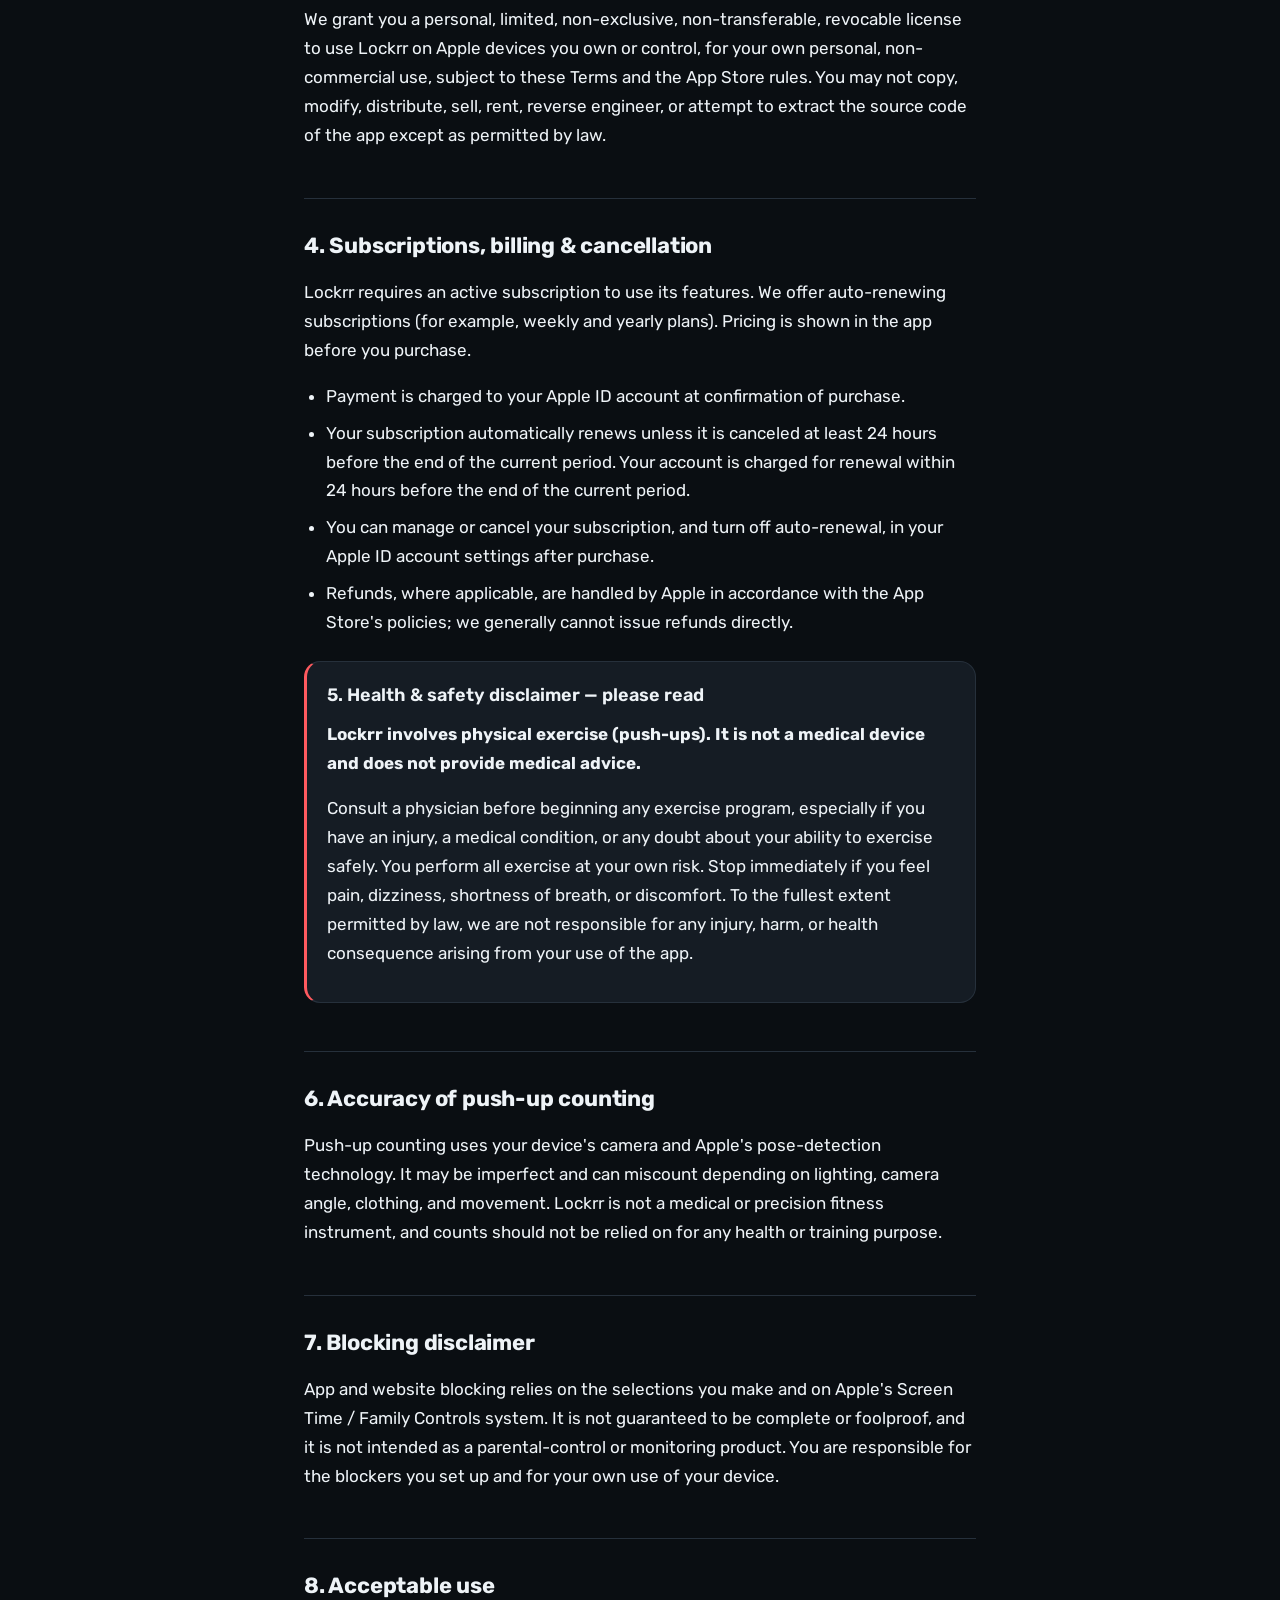
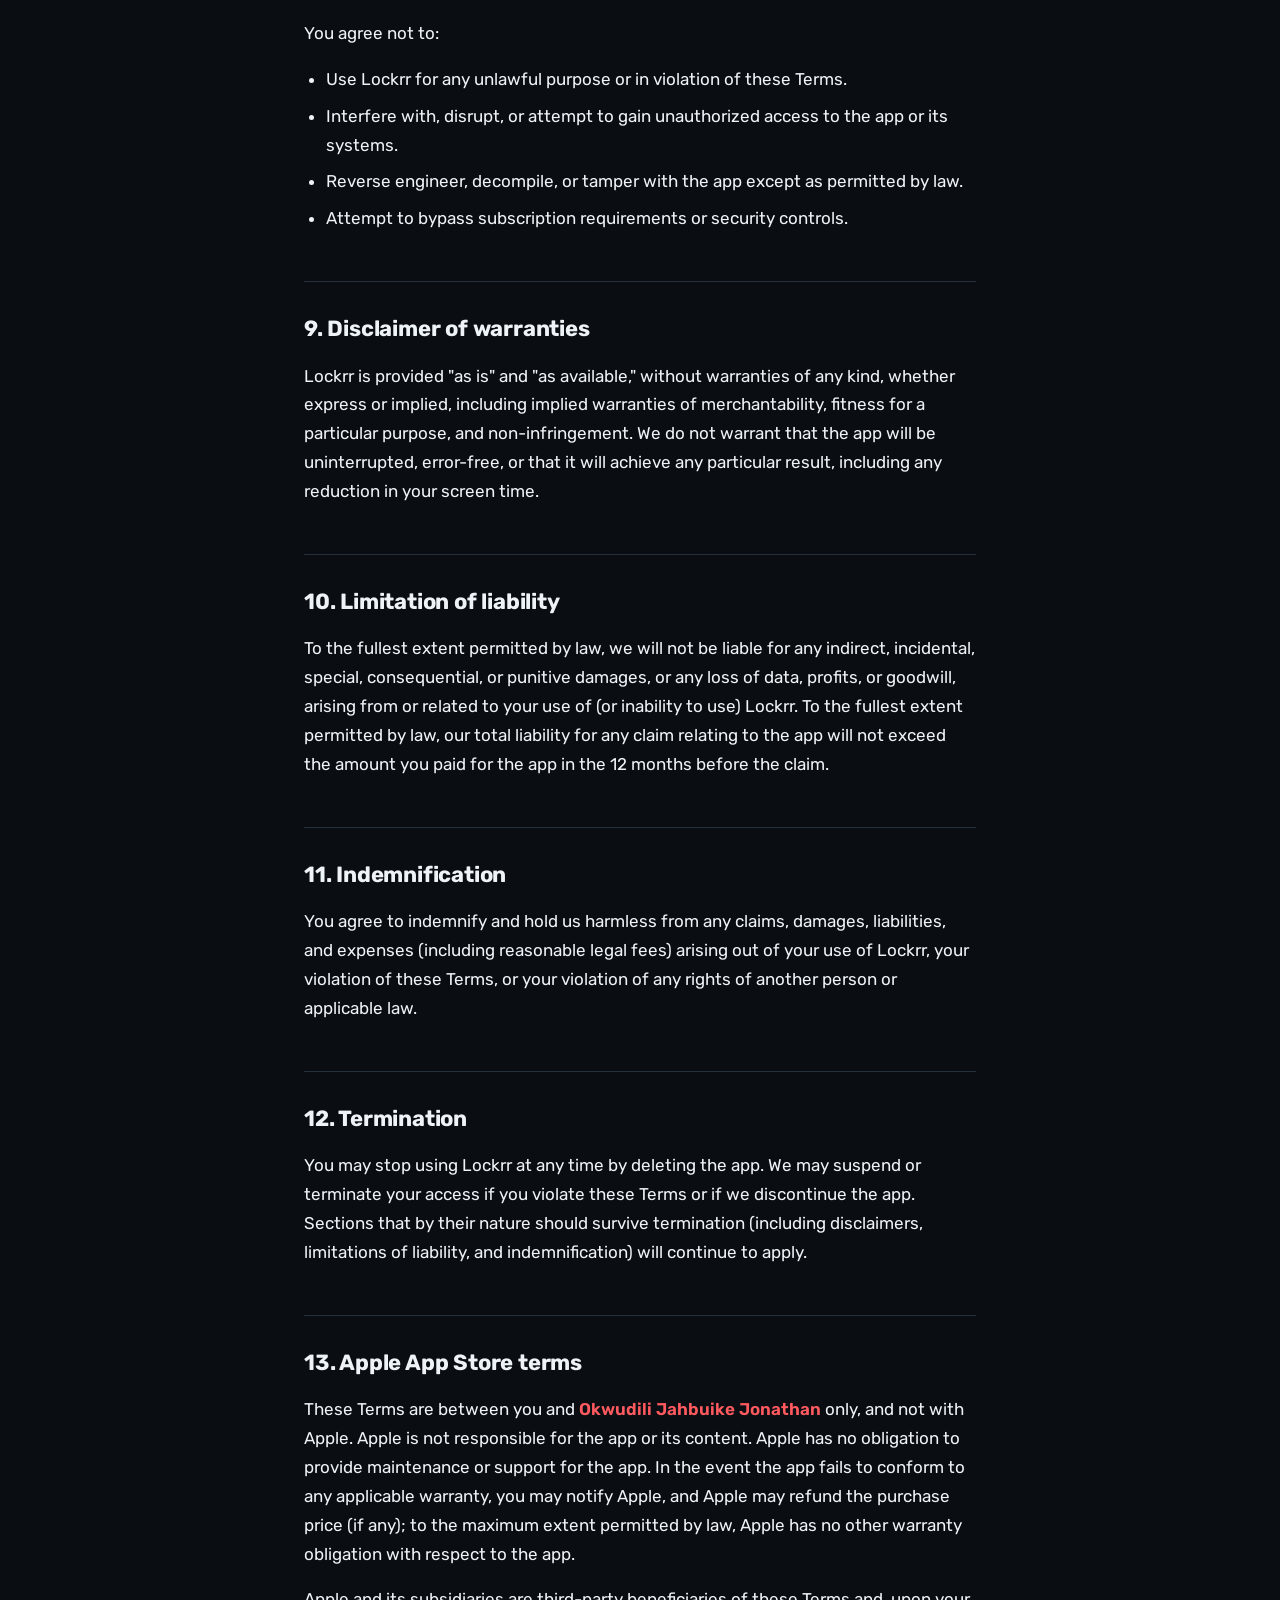
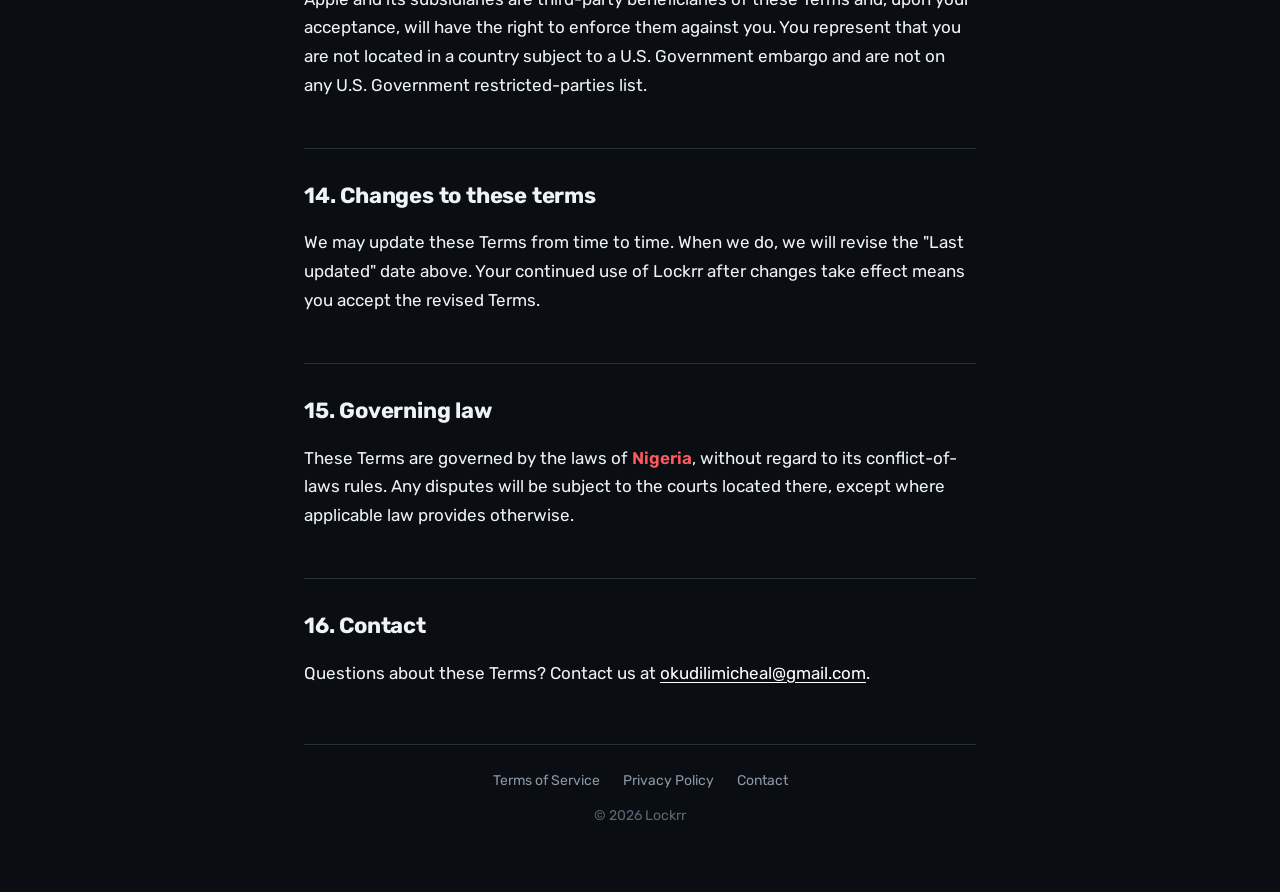
==== commit f9d4bac4: "Update legal name and remove placeholder text" ====
--- a/terms.html
+++ b/terms.html
@@ -17,12 +17,12 @@
   <body>
     <div class="wrap">
       <header class="site-header">
-        <a class="wordmark" href="https://lockrr.app">Lockrr</a>
+        <a class="wordmark" href="https://www.lockrr.fun/">Lockrr</a>
         <h1 class="page-title">Terms of Service</h1>
         <p class="updated">Last updated: June 23, 2026</p>
         <p class="lead">
           These Terms of Service ("Terms") are a legal agreement between you and
-          <span class="placeholder">[YOUR LEGAL NAME OR COMPANY]</span> ("we,"
+          <span class="placeholder">Okwudili Jahbuike Jonathan</span> ("we,"
           "us") governing your use of the Lockrr app. By downloading or using
           Lockrr, you agree to these Terms. If you do not agree, do not use the
           app.
@@ -107,11 +107,6 @@
               auto-renewal, in your Apple ID account settings after purchase.
             </li>
             <li>
-              <span class="placeholder">[If you offer a free trial, describe it here; otherwise remove this line.]</span>
-              Any unused portion of a free trial is forfeited when you purchase a
-              subscription.
-            </li>
-            <li>
               Refunds, where applicable, are handled by Apple in accordance with
               the App Store's policies; we generally cannot issue refunds
               directly.
@@ -229,7 +224,7 @@
           <h2 id="apple">13. Apple App Store terms</h2>
           <p>
             These Terms are between you and
-            <span class="placeholder">[YOUR LEGAL NAME OR COMPANY]</span> only,
+            <span class="placeholder">Okwudili Jahbuike Jonathan</span> only,
             and not with Apple. Apple is not responsible for the app or its
             content. Apple has no obligation to provide maintenance or support for
             the app. In the event the app fails to conform to any applicable
@@ -259,7 +254,7 @@
           <h2 id="law">15. Governing law</h2>
           <p>
             These Terms are governed by the laws of
-            <span class="placeholder">[YOUR COUNTRY / STATE]</span>, without
+            <span class="placeholder">Nigeria</span>, without
             regard to its conflict-of-laws rules. Any disputes will be subject to
             the courts located there, except where applicable law provides
             otherwise.
